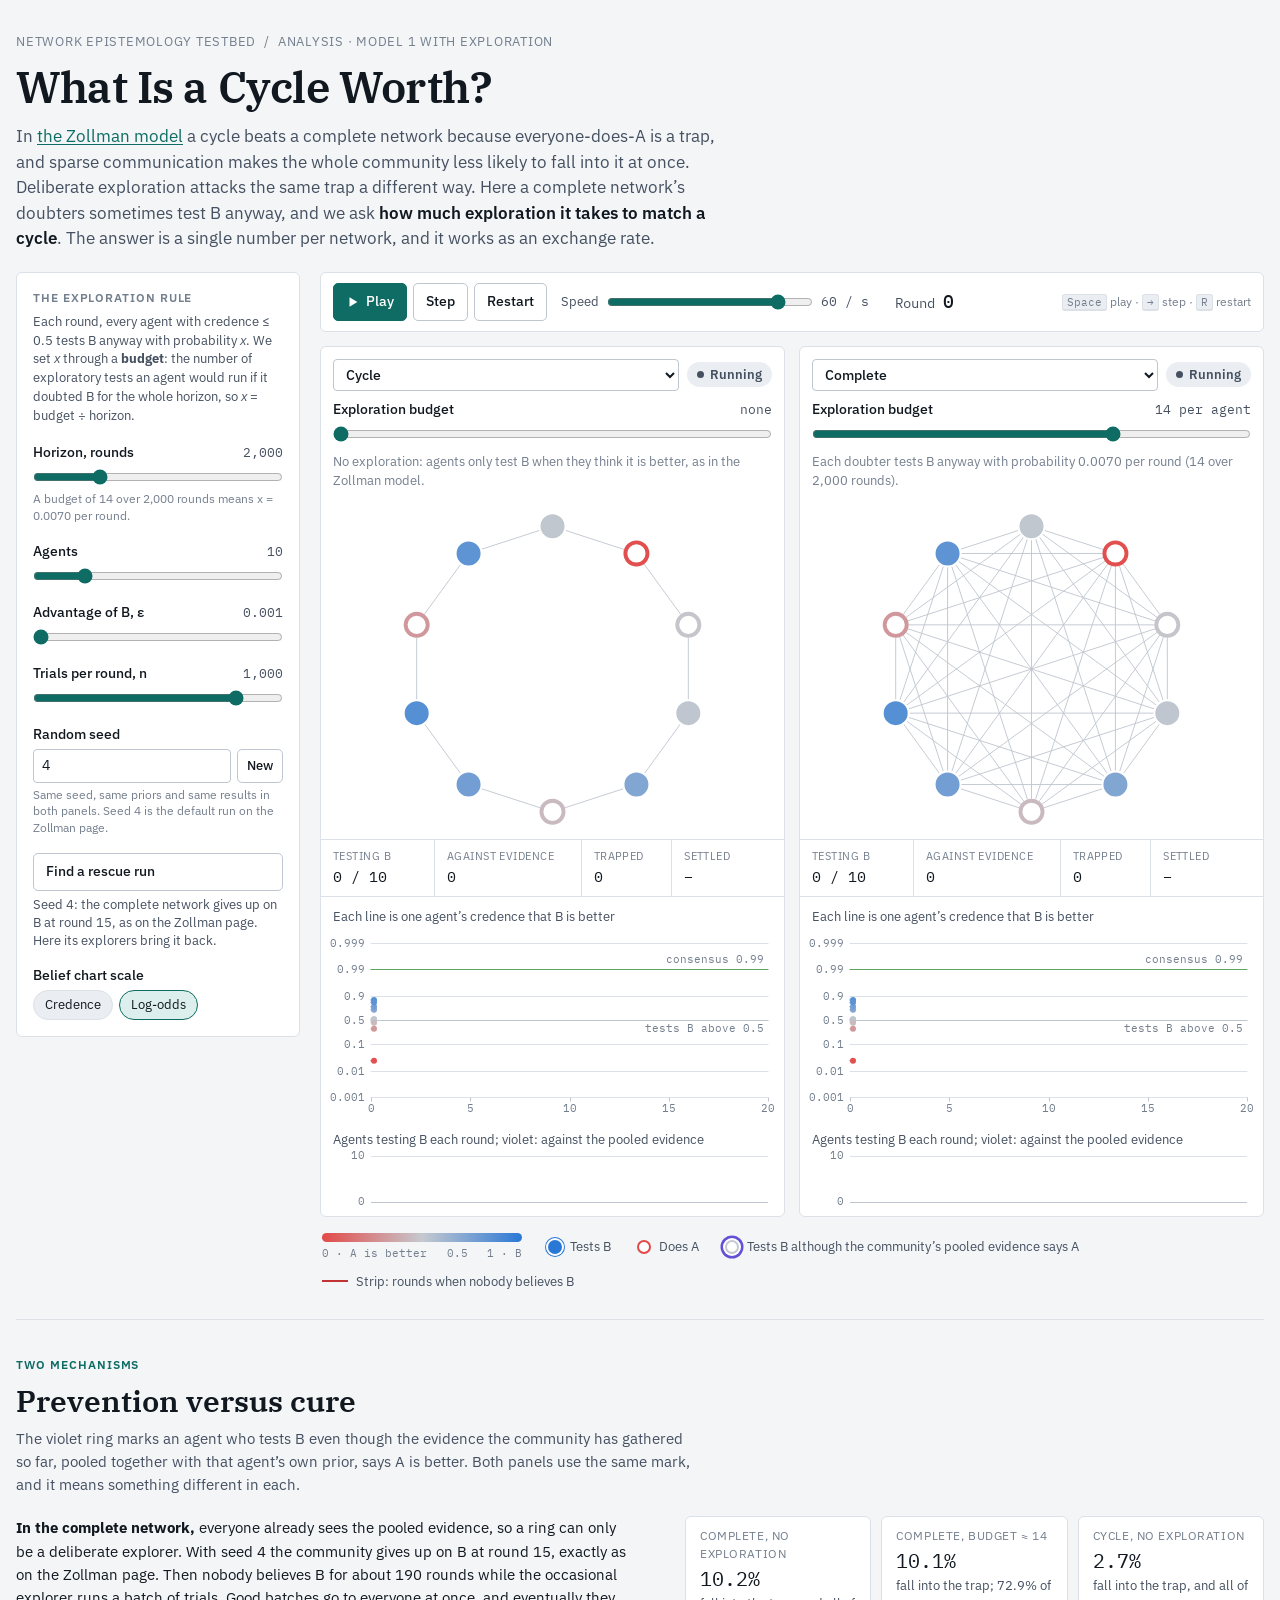
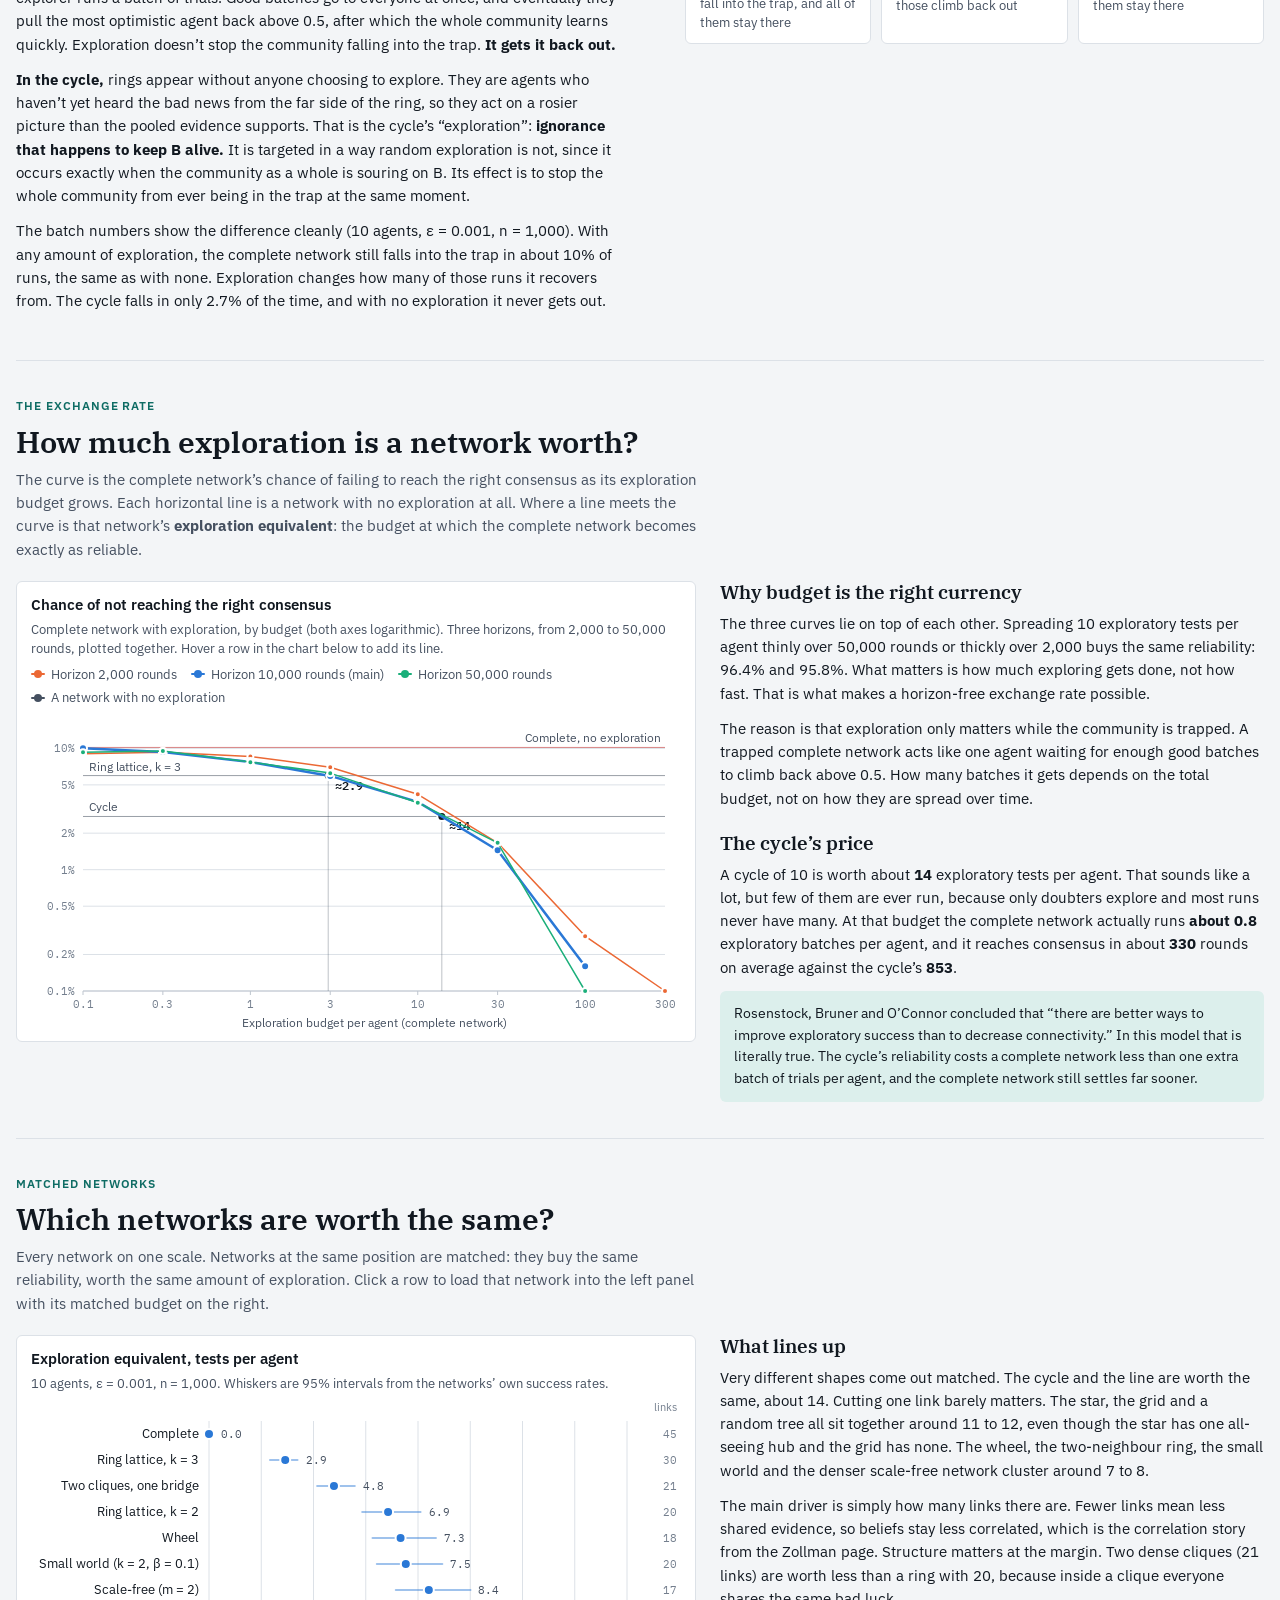
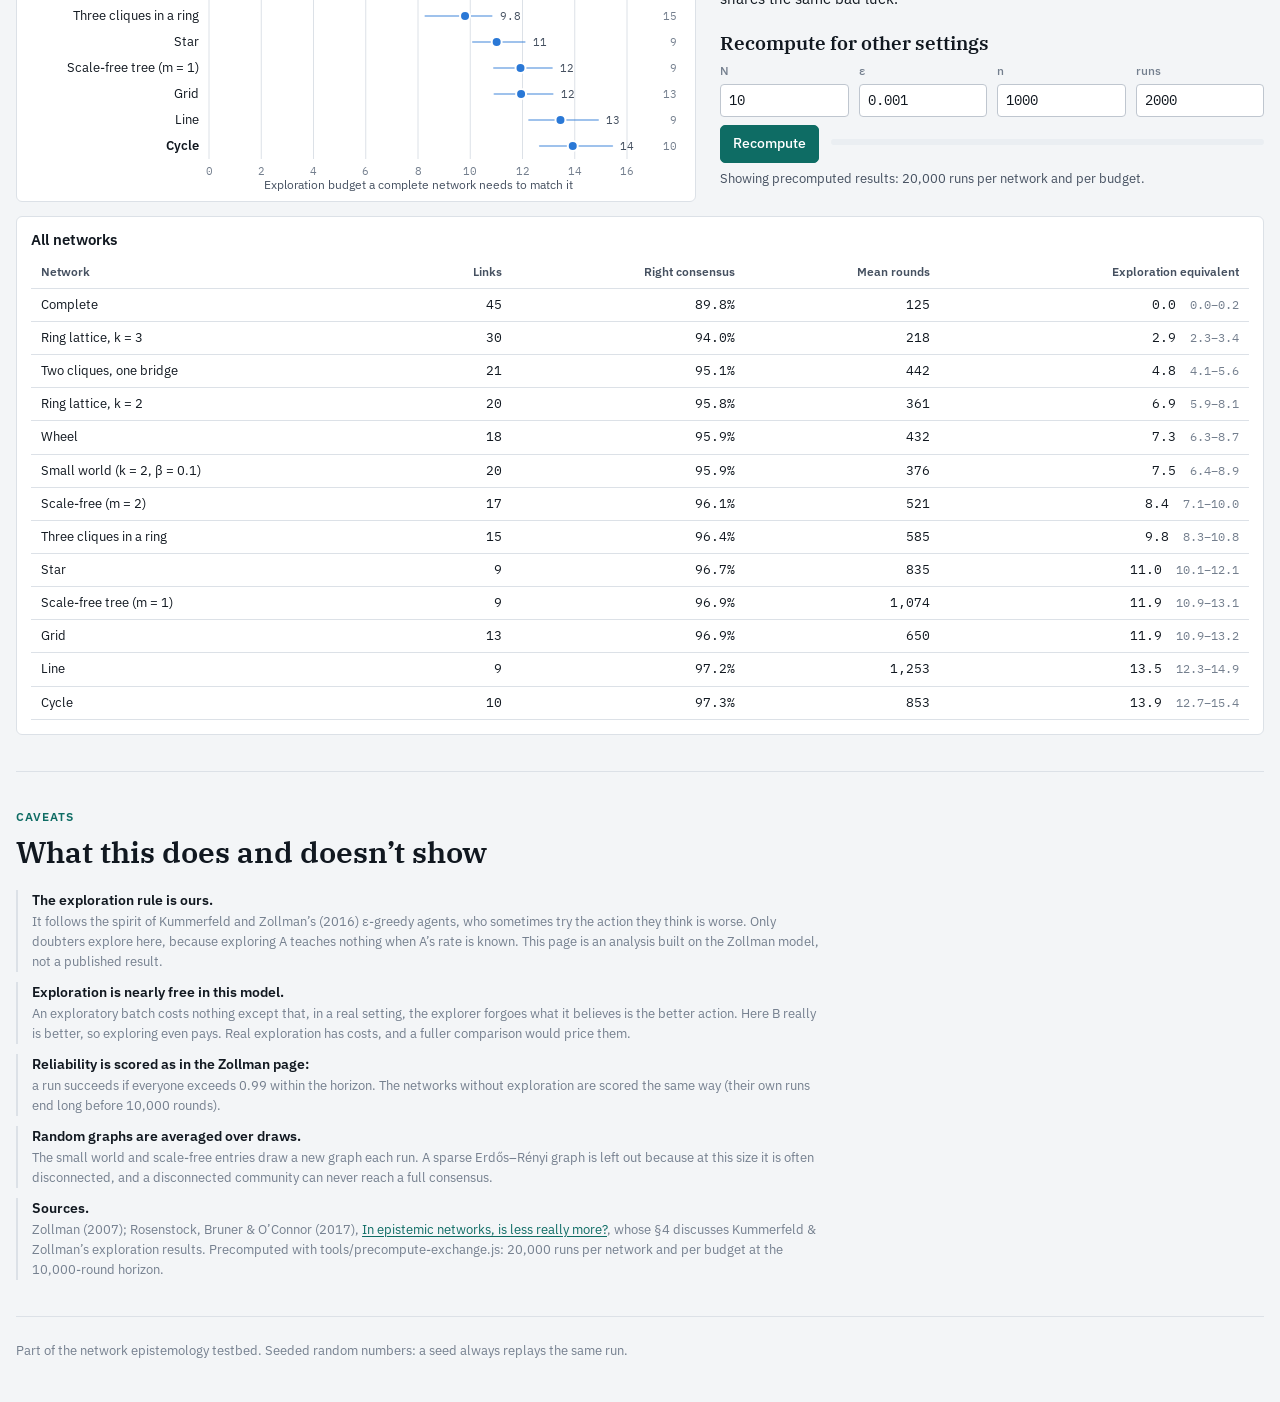
==== exchange.html @ 644a6e2b "Add polarization model and exploration exchange-rate analysis - models/polarization.js: O'Connor & W" ====
<!doctype html>
<html lang="en">
<head>
<meta charset="utf-8">
<meta name="viewport" content="width=device-width, initial-scale=1, viewport-fit=cover">
<title>What Is a Cycle Worth?</title>
<meta name="claude:viewport-fit-sides" content="cover">
<meta name="description" content="Pricing network structure in exploration: how much deliberate exploration a complete network needs to be as reliable as a sparse one in the Zollman model.">
<link rel="preconnect" href="https://fonts.googleapis.com">
<link rel="preconnect" href="https://fonts.gstatic.com" crossorigin>
<link rel="stylesheet" href="https://fonts.googleapis.com/css2?family=IBM+Plex+Mono:wght@400;500&family=IBM+Plex+Sans:ital,wght@0,400;0,500;0,600;1,400&family=IBM+Plex+Serif:wght@500;600&display=swap">
<link rel="stylesheet" href="css/lab.css">
<style>
.xchart svg, .dots svg { display: block; width: 100%; height: auto; overflow: visible; }
.xchart, .dots { position: relative; min-width: 0; }
.two-col { display: grid; grid-template-columns: minmax(0, 1.25fr) minmax(0, 1fr); gap: 24px; align-items: start; }
@media (max-width: 900px) { .two-col { grid-template-columns: minmax(0, 1fr); } }
.dots .row-hit { cursor: pointer; }
.dots .row-hit:hover rect.bg { fill: var(--surface-2); }
.stat-row { display: flex; flex-wrap: wrap; gap: 10px; }
.stat { background: var(--surface); border: 1px solid var(--rule); border-radius: var(--r); padding: 10px 14px; min-width: 150px; flex: 1 1 150px; }
.stat .k { font-size: 11.5px; letter-spacing: 0.05em; text-transform: uppercase; color: var(--muted); }
.stat .v { font-family: var(--mono); font-size: 20px; }
.stat .d { font-size: 12.5px; color: var(--ink-2); }
/* these panels carry an extra strip chart: seven rows, not five */
.panels .panel { grid-row: span 7; }
</style>
</head>
<body>
<div class="wrap">
  <header class="masthead">
    <nav class="crumbs" aria-label="Breadcrumb"><a href="index.html">Network epistemology testbed</a><span aria-hidden="true">/</span><span>Analysis · Model 1 with exploration</span></nav>
    <h1>What Is a Cycle Worth?</h1>
    <p class="lede">In <a href="zollman.html">the Zollman model</a> a cycle beats a complete network because everyone-does-A is a trap, and sparse communication makes the whole community less likely to fall into it at once. Deliberate exploration attacks the same trap a different way. Here a complete network’s doubters sometimes test B anyway, and we ask <strong>how much exploration it takes to match a cycle</strong>. The answer is a single number per network, and it works as an exchange rate.</p>
  </header>

  <section class="lab" aria-label="Simulation">
    <aside class="rail" aria-label="Parameters">
      <div class="field span-all">
        <p class="group-label">The exploration rule</p>
        <p class="note" style="font-size:13px">Each round, every agent with credence ≤ 0.5 tests B anyway with probability <i>x</i>. We set <i>x</i> through a <b>budget</b>: the number of exploratory tests an agent would run if it doubted B for the whole horizon, so <i>x</i> = budget ÷ horizon.</p>
      </div>
      <div class="field">
        <div class="field-top"><label for="in-H">Horizon, rounds</label><output id="out-H" for="in-H">2,000</output></div>
        <input type="range" id="in-H" min="0" max="4" step="1" value="1">
        <span class="hint" id="hint-x"></span>
      </div>
      <div class="field">
        <div class="field-top"><label for="in-N">Agents</label><output id="out-N" for="in-N">10</output></div>
        <input type="range" id="in-N" min="3" max="40" step="1" value="10">
      </div>
      <div class="field">
        <div class="field-top"><label for="in-eps">Advantage of B, ε</label><output id="out-eps" for="in-eps">0.001</output></div>
        <input type="range" id="in-eps" min="0" max="5" step="1" value="0">
      </div>
      <div class="field">
        <div class="field-top"><label for="in-n">Trials per round, n</label><output id="out-n" for="in-n">1,000</output></div>
        <input type="range" id="in-n" min="0" max="6" step="1" value="5">
      </div>
      <div class="field">
        <label for="in-seed">Random seed</label>
        <div style="display:flex; gap:6px">
          <input type="number" id="in-seed" min="0" step="1" value="4">
          <button class="btn small" type="button" id="btn-reseed">New</button>
        </div>
        <span class="hint">Same seed, same priors and same results in both panels. Seed 4 is the default run on the Zollman page.</span>
      </div>
      <div class="field span-all">
        <button class="btn" type="button" id="btn-find">Find a rescue run</button>
        <p class="note" id="find-note" aria-live="polite"></p>
      </div>
      <div class="field">
        <span class="label">Belief chart scale</span>
        <div class="chips" role="group" aria-label="Belief chart scale">
          <button class="chip" type="button" data-scale="credence" aria-pressed="false">Credence</button>
          <button class="chip" type="button" data-scale="logodds" aria-pressed="true">Log-odds</button>
        </div>
      </div>
    </aside>

    <div class="arena">
      <div class="transport" role="toolbar" aria-label="Playback">
        <div class="group">
          <button class="btn primary" type="button" id="btn-play"><svg viewBox="0 0 16 16" aria-hidden="true"><path d="M4 2.5v11l9-5.5z" fill="currentColor"/></svg><span>Play</span></button>
          <button class="btn" type="button" id="btn-step">Step</button>
          <button class="btn" type="button" id="btn-reset">Restart</button>
        </div>
        <div class="speed">
          <label for="in-speed">Speed</label>
          <input type="range" id="in-speed" min="0" max="7" step="1" value="6">
          <output id="out-speed" for="in-speed">60 / s</output>
        </div>
        <div class="round-big">Round <b id="round">0</b></div>
        <span class="kbd-hint"><kbd>Space</kbd> play · <kbd>→</kbd> step · <kbd>R</kbd> restart</span>
      </div>
      <div class="panels" id="panels"></div>
      <div class="legend" aria-label="Legend">
        <div class="item scale">
          <div class="scale-bar"></div>
          <div class="scale-ticks"><span>0 · A is better</span><span>0.5</span><span>1 · B</span></div>
        </div>
        <div class="item"><span class="glyph filled"></span>Tests B</div>
        <div class="item"><span class="glyph hollow"></span>Does A</div>
        <div class="item"><span class="glyph ring"></span>Tests B although the community’s pooled evidence says A</div>
        <div class="item"><span class="edge-key anti" style="border-top-style:solid"></span>Strip: rounds when nobody believes B</div>
      </div>
    </div>
  </section>

  <section class="section" aria-labelledby="mech-h">
    <div class="section-head">
      <span class="eyebrow">Two mechanisms</span>
      <h2 id="mech-h">Prevention versus cure</h2>
      <p>The violet ring marks an agent who tests B even though the evidence the community has gathered so far, pooled together with that agent’s own prior, says A is better. Both panels use the same mark, and it means something different in each.</p>
    </div>
    <div class="model-grid">
      <div class="prose">
        <p><b>In the complete network,</b> everyone already sees the pooled evidence, so a ring can only be a deliberate explorer. With seed 4 the community gives up on B at round 15, exactly as on the Zollman page. Then nobody believes B for about 190 rounds while the occasional explorer runs a batch of trials. Good batches go to everyone at once, and eventually they pull the most optimistic agent back above 0.5, after which the whole community learns quickly. Exploration doesn’t stop the community falling into the trap. <b>It gets it back out.</b></p>
        <p><b>In the cycle,</b> rings appear without anyone choosing to explore. They are agents who haven’t yet heard the bad news from the far side of the ring, so they act on a rosier picture than the pooled evidence supports. That is the cycle’s “exploration”: <b>ignorance that happens to keep B alive.</b> It is targeted in a way random exploration is not, since it occurs exactly when the community as a whole is souring on B. Its effect is to stop the whole community from ever being in the trap at the same moment.</p>
        <p>The batch numbers show the difference cleanly (10 agents, ε = 0.001, n = 1,000). With any amount of exploration, the complete network still falls into the trap in about 10% of runs, the same as with none. Exploration changes how many of those runs it recovers from. The cycle falls in only 2.7% of the time, and with no exploration it never gets out.</p>
      </div>
      <div class="stat-row" id="mech-stats"></div>
    </div>
  </section>

  <section class="section" aria-labelledby="rate-h">
    <div class="section-head">
      <span class="eyebrow">The exchange rate</span>
      <h2 id="rate-h">How much exploration is a network worth?</h2>
      <p>The curve is the complete network’s chance of failing to reach the right consensus as its exploration budget grows. Each horizontal line is a network with no exploration at all. Where a line meets the curve is that network’s <b>exploration equivalent</b>: the budget at which the complete network becomes exactly as reliable.</p>
    </div>
    <div class="two-col">
      <div class="chart-card">
        <h3>Chance of not reaching the right consensus</h3>
        <p class="sub">Complete network with exploration, by budget (both axes logarithmic). Three horizons, from 2,000 to 50,000 rounds, plotted together. Hover a row in the chart below to add its line.</p>
        <div class="chart-legend" id="xlegend"></div>
        <div class="xchart" id="xchart"></div>
      </div>
      <div class="prose">
        <h3>Why budget is the right currency</h3>
        <p>The three curves lie on top of each other. Spreading 10 exploratory tests per agent thinly over 50,000 rounds or thickly over 2,000 buys the same reliability: 96.4% and 95.8%. What matters is how much exploring gets done, not how fast. That is what makes a horizon-free exchange rate possible.</p>
        <p>The reason is that exploration only matters while the community is trapped. A trapped complete network acts like one agent waiting for enough good batches to climb back above 0.5. How many batches it gets depends on the total budget, not on how they are spread over time.</p>
        <h3>The cycle’s price</h3>
        <p>A cycle of 10 is worth about <b id="cycle-equiv">14</b> exploratory tests per agent. That sounds like a lot, but few of them are ever run, because only doubters explore and most runs never have many. At that budget the complete network actually runs <b id="cycle-realized">about 0.6</b> exploratory batches per agent, and it reaches consensus in about <b id="cycle-speed">–</b> rounds on average against the cycle’s <b id="cycle-own-speed">850</b>.</p>
        <div class="callout">Rosenstock, Bruner and O’Connor concluded that “there are better ways to improve exploratory success than to decrease connectivity.” In this model that is literally true. The cycle’s reliability costs a complete network less than one extra batch of trials per agent, and the complete network still settles far sooner.</div>
      </div>
    </div>
  </section>

  <section class="section" aria-labelledby="match-h">
    <div class="section-head">
      <span class="eyebrow">Matched networks</span>
      <h2 id="match-h">Which networks are worth the same?</h2>
      <p>Every network on one scale. Networks at the same position are matched: they buy the same reliability, worth the same amount of exploration. Click a row to load that network into the left panel with its matched budget on the right.</p>
    </div>
    <div class="two-col">
      <div class="chart-card">
        <h3>Exploration equivalent, tests per agent</h3>
        <p class="sub" id="dots-sub">10 agents, ε = 0.001, n = 1,000. Whiskers are 95% intervals from the networks’ own success rates.</p>
        <div class="dots" id="dots"></div>
      </div>
      <div class="prose">
        <h3>What lines up</h3>
        <p>Very different shapes come out matched. The cycle and the line are worth the same, about 14. Cutting one link barely matters. The star, the grid and a random tree all sit together around 11 to 12, even though the star has one all-seeing hub and the grid has none. The wheel, the two-neighbour ring, the small world and the denser scale-free network cluster around 7 to 8.</p>
        <p>The main driver is simply how many links there are. Fewer links mean less shared evidence, so beliefs stay less correlated, which is the correlation story from the Zollman page. Structure matters at the margin. Two dense cliques (21 links) are worth less than a ring with 20, because inside a clique everyone shares the same bad luck.</p>
        <h3>Recompute for other settings</h3>
        <div class="pair" style="grid-template-columns: repeat(4, minmax(0,1fr))">
          <div class="field"><label class="hint" for="rc-N">N</label><input type="number" id="rc-N" min="3" max="40" value="10"></div>
          <div class="field"><label class="hint" for="rc-eps">ε</label><input type="number" id="rc-eps" min="0.0005" max="0.2" step="0.001" value="0.001"></div>
          <div class="field"><label class="hint" for="rc-n">n</label><input type="number" id="rc-n" min="1" max="10000" value="1000"></div>
          <div class="field"><label class="hint" for="rc-runs">runs</label><input type="number" id="rc-runs" min="100" max="50000" step="100" value="2000"></div>
        </div>
        <div class="run-row" style="margin-top:8px">
          <button class="btn primary" type="button" id="rc-run">Recompute</button>
          <div class="progress">
            <div class="progress-track"><div class="progress-fill" id="rc-fill"></div></div>
            <span class="progress-text" id="rc-progress" aria-live="polite"></span>
          </div>
        </div>
        <p class="note" id="rc-source" style="margin-top:6px"></p>
      </div>
    </div>
    <div class="effect-strip">
      <h3 style="font-family:var(--body); font-size:15px">All networks</h3>
      <div class="table-scroll"><table class="results" id="xtable"></table></div>
    </div>
  </section>

  <section class="section" aria-labelledby="caveat-h">
    <div class="section-head">
      <span class="eyebrow">Caveats</span>
      <h2 id="caveat-h">What this does and doesn’t show</h2>
    </div>
    <ul class="refs">
      <li><b>The exploration rule is ours.</b> <span class="why">It follows the spirit of Kummerfeld and Zollman’s (2016) ε-greedy agents, who sometimes try the action they think is worse. Only doubters explore here, because exploring A teaches nothing when A’s rate is known. This page is an analysis built on the Zollman model, not a published result.</span></li>
      <li><b>Exploration is nearly free in this model.</b> <span class="why">An exploratory batch costs nothing except that, in a real setting, the explorer forgoes what it believes is the better action. Here B really is better, so exploring even pays. Real exploration has costs, and a fuller comparison would price them.</span></li>
      <li><b>Reliability is scored as in the Zollman page:</b> <span class="why">a run succeeds if everyone exceeds 0.99 within the horizon. The networks without exploration are scored the same way (their own runs end long before 10,000 rounds).</span></li>
      <li><b>Random graphs are averaged over draws.</b> <span class="why">The small world and scale-free entries draw a new graph each run. A sparse Erdős–Rényi graph is left out because at this size it is often disconnected, and a disconnected community can never reach a full consensus.</span></li>
      <li><b>Sources.</b> <span class="why">Zollman (2007); Rosenstock, Bruner &amp; O’Connor (2017), <a href="https://philsci-archive.pitt.edu/11900/">In epistemic networks, is less really more?</a>, whose §4 discusses Kummerfeld &amp; Zollman’s exploration results. Precomputed with tools/precompute-exchange.js: 20,000 runs per network and per budget at the 10,000-round horizon.</span></li>
    </ul>
  </section>

  <footer>Part of the network epistemology testbed. Seeded random numbers: a seed always replays the same run.</footer>
</div>

<script src="lib/rng.js"></script>
<script src="lib/networks.js"></script>
<script src="models/zollman.js"></script>
<script src="lib/charts.js"></script>
<script src="lib/views.js"></script>
<script src="data/exchange-presets.js"></script>
<script src="app/exchange-app.js"></script>
</body>
</html>
---- css/lab.css ----
/* Shared styles for the testbed's model pages. */
/* Layout: an instrument bench. A parameter rail on the left drives two coupled
   network views side by side; the model explanation and the Monte Carlo
   experiment sit below as a lab notebook. */
:root {
  --bg: #f3f5f7;
  --surface: #ffffff;
  --surface-2: #eaeef2;
  --ink: #111820;
  --ink-2: #455060;
  --muted: #747f8e;
  --rule: #dce1e7;
  --axis: #bfc6cf;
  --accent: #0e6c64;
  --accent-ink: #ffffff;
  --accent-soft: #dcefec;
  --focus: #0e6c64;

  /* credence that B is better: red = leans A, grey = undecided, blue = leans B */
  --cred-a: #e34948;
  --cred-mid: #c5c9cf;
  --cred-b: #2a78d6;
  /* highlight ring for explorers */
  --mark: #6250d6;

  --good: #0a7d0a;
  --good-soft: #e1f3e1;
  --bad: #c23434;
  --bad-soft: #fbe4e4;
  --warn: #9a6400;
  --warn-soft: #fbefd6;

  /* experiment series, fixed per network type */
  --s1: #2a78d6; --s2: #eb6834; --s3: #1baf7a; --s4: #eda100;
  --s5: #e87ba4; --s6: #008300; --s7: #6250d6; --s8: #e34948;

  --display: "IBM Plex Serif", Georgia, "Times New Roman", serif;
  --body: "IBM Plex Sans", system-ui, -apple-system, "Segoe UI", sans-serif;
  --mono: "IBM Plex Mono", ui-monospace, "SFMono-Regular", Menlo, Consolas, monospace;

  --r: 6px;
}
@media (prefers-color-scheme: dark) {
  :root:not([data-theme="light"]) {
    --bg: #0d1115; --surface: #151a20; --surface-2: #1d242c; --ink: #e8ecf1; --ink-2: #b1bac6;
    --muted: #7d8796; --rule: #27303a; --axis: #3b4550; --accent: #45b8aa; --accent-ink: #062320;
    --accent-soft: #13302d; --focus: #45b8aa;
    --cred-a: #e66767; --cred-mid: #4c535c; --cred-b: #3987e5; --mark: #a397f0;
    --good: #2fbf2f; --good-soft: #14301a; --bad: #ef6b6b; --bad-soft: #3a1a1c; --warn: #e3a52a; --warn-soft: #3a2c12;
    --s1: #3987e5; --s2: #d95926; --s3: #199e70; --s4: #c98500;
    --s5: #d55181; --s6: #008300; --s7: #9085e9; --s8: #e66767;
    color-scheme: dark;
  }
}
:root[data-theme="dark"] {
  --bg: #0d1115; --surface: #151a20; --surface-2: #1d242c; --ink: #e8ecf1; --ink-2: #b1bac6;
  --muted: #7d8796; --rule: #27303a; --axis: #3b4550; --accent: #45b8aa; --accent-ink: #062320;
  --accent-soft: #13302d; --focus: #45b8aa;
  --cred-a: #e66767; --cred-mid: #4c535c; --cred-b: #3987e5; --mark: #a397f0;
  --good: #2fbf2f; --good-soft: #14301a; --bad: #ef6b6b; --bad-soft: #3a1a1c; --warn: #e3a52a; --warn-soft: #3a2c12;
  --s1: #3987e5; --s2: #d95926; --s3: #199e70; --s4: #c98500;
  --s5: #d55181; --s6: #008300; --s7: #9085e9; --s8: #e66767;
  color-scheme: dark;
}

* { box-sizing: border-box; }
[hidden] { display: none !important; }
body {
  background: var(--bg);
  color: var(--ink);
  font-family: var(--body);
  font-size: 15px;
  line-height: 1.55;
  margin: 0;
}
.wrap {
  max-width: 1280px;
  margin: 0 auto;
  padding-left: max(16px, env(safe-area-inset-left, 0px));
  padding-right: max(16px, env(safe-area-inset-right, 0px));
}
a { color: var(--accent); text-underline-offset: 2px; }
a:hover { text-decoration-thickness: 2px; }
:focus-visible { outline: 2px solid var(--focus); outline-offset: 2px; border-radius: 3px; }
h1, h2, h3 { font-family: var(--display); font-weight: 600; text-wrap: balance; margin: 0; line-height: 1.2; }
.num, output, .mono { font-family: var(--mono); font-variant-numeric: tabular-nums; }

/* ---------------------------------------------------------------- masthead */
.masthead { padding-block: 32px 20px; display: grid; gap: 10px; }
.crumbs { font-size: 12.5px; letter-spacing: 0.06em; text-transform: uppercase; color: var(--muted); display: flex; gap: 8px; flex-wrap: wrap; }
.crumbs a { color: var(--muted); text-decoration: none; }
.crumbs a:hover { color: var(--accent); }
.masthead h1 { font-size: clamp(30px, 4.4vw, 44px); letter-spacing: -0.01em; }
.lede { max-width: 72ch; color: var(--ink-2); font-size: 16.5px; margin: 0; }
.lede strong { color: var(--ink); font-weight: 600; }

/* --------------------------------------------------------------------- lab */
.lab { display: grid; grid-template-columns: 284px minmax(0, 1fr); gap: 20px; align-items: start; padding-bottom: 28px; }
@media (max-width: 960px) { .lab { grid-template-columns: minmax(0, 1fr); } }

.rail {
  background: var(--surface);
  border: 1px solid var(--rule);
  border-radius: var(--r);
  padding: 16px;
  display: grid;
  gap: 16px;
  position: sticky;
  top: calc(env(safe-area-inset-top, 0px) + 12px);
}
@media (max-width: 960px) {
  .rail { position: static; grid-template-columns: repeat(auto-fit, minmax(220px, 1fr)); }
  .rail .span-all { grid-column: 1 / -1; }
}
.group-label { font-size: 11.5px; letter-spacing: 0.08em; text-transform: uppercase; color: var(--muted); font-weight: 600; margin: 0 0 2px; }
.field { display: grid; gap: 4px; min-width: 0; }
.field-top { display: flex; justify-content: space-between; align-items: baseline; gap: 8px; }
.field label, .field .label { font-size: 13.5px; font-weight: 500; color: var(--ink); }
.field output { font-size: 13px; color: var(--ink-2); }
.field .hint { font-size: 12px; color: var(--muted); line-height: 1.4; }
.pair { display: grid; grid-template-columns: 1fr 1fr; gap: 10px; }

input[type="range"] { width: 100%; accent-color: var(--accent); margin: 2px 0; }
input[type="number"], input[type="text"], select {
  font: inherit;
  font-size: 14px;
  color: var(--ink);
  background: var(--surface);
  border: 1px solid var(--axis);
  border-radius: 4px;
  padding: 5px 8px;
  min-width: 0;
  width: 100%;
}
input[type="number"], input[type="text"].mono { font-family: var(--mono); }
select { cursor: pointer; }

.btn {
  font: inherit;
  font-size: 14px;
  font-weight: 500;
  border-radius: 5px;
  border: 1px solid var(--axis);
  background: var(--surface);
  color: var(--ink);
  padding: 7px 12px;
  cursor: pointer;
  display: inline-flex;
  align-items: center;
  gap: 6px;
  white-space: nowrap;
  transition: background-color 0.12s, border-color 0.12s;
}
.btn:hover { background: var(--surface-2); }
.btn:disabled { opacity: 0.5; cursor: not-allowed; }
.btn.primary { background: var(--accent); border-color: var(--accent); color: var(--accent-ink); }
.btn.primary:hover { filter: brightness(1.08); }
.btn.small { font-size: 13px; padding: 4px 9px; }
.btn svg { width: 14px; height: 14px; flex: none; }
.chips { display: flex; flex-wrap: wrap; gap: 6px; }
.chip {
  font: inherit; font-size: 13px; border: 1px solid var(--rule); background: var(--surface-2); color: var(--ink);
  border-radius: 999px; padding: 4px 11px; cursor: pointer; text-align: left;
}
.chip:hover { border-color: var(--accent); }
.chip[aria-pressed="true"] { background: var(--accent-soft); border-color: var(--accent); }
.note { font-size: 12.5px; color: var(--ink-2); min-height: 1.4em; margin: 0; line-height: 1.45; }

/* transport bar */
.arena { display: grid; gap: 14px; min-width: 0; }
.transport {
  display: flex; flex-wrap: wrap; align-items: center; gap: 10px 14px;
  background: var(--surface); border: 1px solid var(--rule); border-radius: var(--r); padding: 10px 12px;
}
.transport .group { display: flex; gap: 6px; align-items: center; flex-wrap: wrap; }
.round-big { font-family: var(--mono); font-size: 14px; color: var(--ink-2); }
.round-big b { color: var(--ink); font-weight: 500; font-size: 18px; }
.speed { display: flex; align-items: center; gap: 8px; min-width: 200px; flex: 1 1 200px; max-width: 320px; }
.speed label { font-size: 13px; color: var(--ink-2); white-space: nowrap; }
.speed output { font-size: 12.5px; min-width: 7.5ch; color: var(--ink-2); }
.kbd-hint { font-size: 12px; color: var(--muted); margin-left: auto; }
.kbd-hint kbd { font-family: var(--mono); font-size: 11px; border: 1px solid var(--rule); border-bottom-width: 2px; border-radius: 3px; padding: 0 4px; background: var(--surface-2); }
@media (max-width: 700px) { .kbd-hint { display: none; } }

/* twin panels */
.panels { display: grid; grid-template-columns: repeat(2, minmax(0, 1fr)); gap: 14px; }
@media (max-width: 760px) { .panels { grid-template-columns: minmax(0, 1fr); } }
.panel { background: var(--surface); border: 1px solid var(--rule); border-radius: var(--r); display: grid; min-width: 0; grid-row: span 5; grid-template-rows: subgrid; row-gap: 0; }
.panel-head { align-self: start; }
.panel-head { display: grid; gap: 8px; padding: 12px 12px 4px; }
.panel-head .row { display: flex; gap: 8px; align-items: center; justify-content: space-between; flex-wrap: wrap; }
.panel-head select { width: auto; flex: 1 1 160px; font-weight: 500; }
.net-params { display: flex; flex-wrap: wrap; gap: 4px 14px; }
.net-params .field { flex: 1 1 140px; }
.net-blurb { font-size: 12.5px; color: var(--muted); margin: 0; }

.pill {
  display: inline-flex; align-items: center; gap: 6px; font-size: 12.5px; font-weight: 600;
  padding: 3px 10px; border-radius: 999px; background: var(--surface-2); color: var(--ink-2); white-space: nowrap;
}
.pill .dot { width: 7px; height: 7px; border-radius: 50%; background: currentColor; }
.pill.correct { background: var(--good-soft); color: var(--good); }
.pill.incorrect { background: var(--bad-soft); color: var(--bad); }
.pill.timeout { background: var(--warn-soft); color: var(--warn); }
.pill.running .dot { animation: blink 1.2s ease-in-out infinite; }
@keyframes blink { 50% { opacity: 0.25; } }
@media (prefers-reduced-motion: reduce) { .pill.running .dot { animation: none; } }

.net-wrap { position: relative; height: clamp(250px, 27vw, 340px); max-width: 100%; margin: 4px 8px 0; }
.net-wrap canvas { position: absolute; inset: 0; width: 100%; height: 100%; display: block; cursor: crosshair; }
.readout { display: grid; grid-template-columns: minmax(0, 1fr) minmax(0, 1.3fr) minmax(0, 0.8fr) minmax(0, 1fr); gap: 0; margin: 0; border-top: 1px solid var(--rule); border-bottom: 1px solid var(--rule); }
.readout div { padding: 8px 12px; min-width: 0; }
.readout div + div { border-left: 1px solid var(--rule); }
.readout dt { font-size: 11px; letter-spacing: 0.04em; text-transform: uppercase; color: var(--muted); white-space: nowrap; overflow: hidden; text-overflow: ellipsis; }
.readout dd { margin: 0; font-family: var(--mono); font-size: 15px; font-variant-numeric: tabular-nums; white-space: nowrap; overflow: hidden; text-overflow: ellipsis; }
@media (max-width: 420px) {
  .readout { grid-template-columns: repeat(2, minmax(0, 1fr)); }
  .readout div:nth-child(3) { border-left: 0; }
  .readout div:nth-child(n+3) { border-top: 1px solid var(--rule); }
}
.traj-wrap { position: relative; height: 190px; margin: 6px 4px 8px; }
.traj-wrap canvas { position: absolute; inset: 0; width: 100%; height: 100%; display: block; cursor: crosshair; }
.traj-title { display: flex; justify-content: space-between; align-items: baseline; padding: 10px 12px 0; gap: 8px; flex-wrap: wrap; }
.traj-title span { font-size: 12.5px; color: var(--ink-2); }

.tooltip {
  position: absolute; pointer-events: none; z-index: 5; background: var(--surface); color: var(--ink);
  border: 1px solid var(--axis); border-radius: 5px; padding: 6px 9px; font-size: 12.5px; line-height: 1.4;
  box-shadow: 0 4px 14px rgba(0,0,0,0.12); white-space: nowrap; max-width: 260px;
}
.tooltip .t-head { font-weight: 600; }
.tooltip .t-row { display: flex; gap: 10px; justify-content: space-between; }
.tooltip .t-row span:last-child { font-family: var(--mono); font-variant-numeric: tabular-nums; }
.tooltip .sw { display: inline-block; width: 9px; height: 9px; border-radius: 50%; margin-right: 6px; vertical-align: 0; }

/* legend */
.legend { display: flex; flex-wrap: wrap; gap: 10px 26px; align-items: center; font-size: 12.5px; color: var(--ink-2); padding: 2px 2px 0; }
.legend .item { display: flex; align-items: center; gap: 8px; }
.legend .item.scale { display: grid; gap: 3px; }
.scale-bar { width: 200px; max-width: 46vw; height: 9px; border-radius: 5px; background: linear-gradient(90deg, var(--cred-a), var(--cred-mid), var(--cred-b)); }
.scale-ticks { display: flex; justify-content: space-between; font-family: var(--mono); font-size: 11px; color: var(--muted); width: 200px; max-width: 46vw; }
.glyph { width: 14px; height: 14px; border-radius: 50%; flex: none; }
.glyph.filled { background: var(--cred-b); box-shadow: 0 0 0 2px var(--surface), 0 0 0 3px var(--cred-b); }
.glyph.hollow { border: 2.5px solid var(--cred-a); background: var(--surface); }
.glyph.spark { width: 6px; height: 6px; background: var(--cred-b); box-shadow: -9px 0 0 -1px var(--cred-b), -16px 0 0 -2px var(--cred-b); margin-left: 16px; }

/* ------------------------------------------------------------------ prose */
.section { padding-block: 36px; border-top: 1px solid var(--rule); }
.section-head { display: grid; gap: 8px; margin-bottom: 20px; max-width: 76ch; }
.section-head h2 { font-size: clamp(24px, 3vw, 30px); }
.section-head p { margin: 0; color: var(--ink-2); }
.eyebrow { font-size: 12px; letter-spacing: 0.08em; text-transform: uppercase; color: var(--accent); font-weight: 600; }

.model-grid { display: grid; grid-template-columns: minmax(0, 1.1fr) minmax(0, 1fr); gap: 32px; align-items: start; }
@media (max-width: 900px) { .model-grid { grid-template-columns: minmax(0, 1fr); } }
.prose { max-width: 68ch; }
.prose p { margin: 0 0 12px; }
.prose h3 { font-size: 19px; margin: 22px 0 8px; }
.prose h3:first-child { margin-top: 0; }
.steps { list-style: none; counter-reset: s; padding: 0; margin: 0 0 16px; display: grid; gap: 12px; }
.steps li { counter-increment: s; display: grid; grid-template-columns: 30px minmax(0, 1fr); gap: 10px; }
.steps li::before {
  content: counter(s); font-family: var(--mono); font-size: 13px; color: var(--accent); border: 1px solid var(--accent);
  border-radius: 50%; width: 24px; height: 24px; display: grid; place-items: center; margin-top: 1px;
}
.steps b { font-weight: 600; }
.formula {
  font-family: var(--mono); font-size: 14px; background: var(--surface); border: 1px solid var(--rule); border-radius: var(--r);
  padding: 12px 14px; overflow-x: auto; white-space: nowrap; margin: 0 0 12px;
}
.formula .k { color: var(--accent); }
.aside-card { background: var(--surface); border: 1px solid var(--rule); border-radius: var(--r); padding: 18px; display: grid; gap: 10px; }
.aside-card h3 { font-size: 17px; }
.aside-card p, .aside-card li { font-size: 14px; color: var(--ink-2); margin: 0; }
.aside-card ul { margin: 0; padding-left: 18px; display: grid; gap: 6px; }
.param-table { width: 100%; border-collapse: collapse; font-size: 13.5px; }
.param-table td { padding: 6px 0; border-top: 1px solid var(--rule); vertical-align: top; }
.param-table td:first-child { font-family: var(--mono); color: var(--accent); width: 56px; }

/* ------------------------------------------------------------ experiments */
.exp-controls { display: grid; grid-template-columns: repeat(auto-fit, minmax(240px, 1fr)); gap: 16px; background: var(--surface); border: 1px solid var(--rule); border-radius: var(--r); padding: 16px; }
.exp-controls .span-all { grid-column: 1 / -1; }
.net-checks { display: flex; flex-wrap: wrap; gap: 6px; }
.net-check { display: inline-flex; align-items: center; gap: 7px; font-size: 13.5px; border: 1px solid var(--rule); border-radius: 999px; padding: 4px 11px 4px 8px; cursor: pointer; background: var(--surface-2); user-select: none; }
.net-check input { margin: 0; accent-color: var(--accent); }
.net-check .sw { width: 10px; height: 10px; border-radius: 50%; }
.run-row { display: flex; gap: 12px; align-items: center; flex-wrap: wrap; }
.progress { flex: 1 1 200px; display: grid; gap: 4px; min-width: 0; }
.progress-track { height: 6px; background: var(--surface-2); border-radius: 3px; overflow: hidden; }
.progress-fill { height: 100%; width: 0; background: var(--accent); transition: width 0.15s; }
.progress-text { font-size: 12.5px; color: var(--ink-2); }
.source-tag { font-size: 12px; color: var(--muted); }

.exp-out { display: grid; grid-template-columns: repeat(2, minmax(0, 1fr)); gap: 14px; margin-top: 14px; }
@media (max-width: 860px) { .exp-out { grid-template-columns: minmax(0, 1fr); } }
.chart-card { background: var(--surface); border: 1px solid var(--rule); border-radius: var(--r); padding: 14px 14px 8px; min-width: 0; display: grid; gap: 6px; }
.chart-card h3 { font-family: var(--body); font-size: 15px; font-weight: 600; }
.chart-card .sub { font-size: 12.5px; color: var(--ink-2); margin: 0; }
.chart-legend { display: flex; flex-wrap: wrap; gap: 4px 14px; font-size: 12.5px; color: var(--ink-2); }
.chart-legend span { display: inline-flex; align-items: center; gap: 6px; }
.chart-legend i { width: 14px; height: 2px; border-radius: 1px; display: inline-block; position: relative; }
.chart-legend i::after { content: ""; position: absolute; left: 3px; top: -3px; width: 8px; height: 8px; border-radius: 50%; background: inherit; }
.chart-box { position: relative; min-width: 0; }
.chart-box svg { display: block; width: 100%; height: auto; overflow: visible; }

.effect-strip { margin-top: 14px; background: var(--surface); border: 1px solid var(--rule); border-radius: var(--r); padding: 14px; display: grid; gap: 8px; }
.table-scroll { overflow-x: auto; }
table.results { border-collapse: collapse; font-size: 13px; width: 100%; min-width: 520px; }
table.results th, table.results td { padding: 6px 10px; text-align: right; border-bottom: 1px solid var(--rule); white-space: nowrap; }
table.results th { font-weight: 600; font-size: 12px; color: var(--ink-2); vertical-align: bottom; }
table.results th:first-child, table.results td:first-child { text-align: left; }
table.results td { font-family: var(--mono); font-variant-numeric: tabular-nums; }
table.results td:first-child { font-family: var(--body); }
table.results td .r { color: var(--muted); font-size: 11.5px; margin-left: 6px; }
table.results td.pos { color: var(--good); }
table.results td.neg { color: var(--bad); }
.th-sw { display: inline-block; width: 8px; height: 8px; border-radius: 50%; margin-right: 5px; }

.refs { display: grid; gap: 10px; padding: 0; margin: 0; list-style: none; max-width: 90ch; }
.refs li { font-size: 14px; color: var(--ink-2); padding-left: 14px; border-left: 2px solid var(--rule); }
.refs li b { color: var(--ink); font-weight: 600; }
.refs .why { display: block; font-size: 13px; color: var(--muted); }
footer { padding-block: 24px 40px; color: var(--muted); font-size: 13px; border-top: 1px solid var(--rule); }

/* ---------------------------------------------------------- shared extras */
.strip-wrap { position: relative; height: 58px; margin: 0 4px 8px; }
.strip-wrap canvas { position: absolute; inset: 0; width: 100%; height: 100%; display: block; }
.strip-title { display: flex; justify-content: space-between; gap: 8px; padding: 0 12px; font-size: 12.5px; color: var(--ink-2); flex-wrap: wrap; }
.glyph.ring { background: var(--surface); border: 2px solid var(--cred-mid); box-shadow: 0 0 0 2px var(--surface), 0 0 0 4.5px var(--mark); }
.edge-key { display: inline-block; width: 26px; height: 0; border-top: 2px solid var(--axis); vertical-align: middle; }
.edge-key.faint { border-top-width: 1px; opacity: 0.45; }
.edge-key.dotted { border-top: 1.5px dotted var(--axis); opacity: 0.7; }
.edge-key.anti { border-top: 2px dashed var(--bad); }
.callout { background: var(--accent-soft); border-radius: var(--r); padding: 12px 14px; font-size: 14px; color: var(--ink); max-width: 76ch; }
.callout b { font-weight: 600; }
.seg { display: inline-flex; border: 1px solid var(--axis); border-radius: 5px; overflow: hidden; }
.seg button { font: inherit; font-size: 13px; border: 0; background: var(--surface); color: var(--ink); padding: 4px 10px; cursor: pointer; }
.seg button + button { border-left: 1px solid var(--axis); }
.seg button[aria-pressed="true"] { background: var(--accent-soft); font-weight: 600; }
.panel-controls { display: flex; flex-wrap: wrap; gap: 6px 16px; align-items: end; }
.panel-controls .field { flex: 1 1 150px; }
.mini-table { border-collapse: collapse; font-size: 13px; width: 100%; }
.mini-table td, .mini-table th { padding: 5px 8px; border-bottom: 1px solid var(--rule); text-align: right; white-space: nowrap; }
.mini-table th { font-size: 12px; color: var(--ink-2); font-weight: 600; }
.mini-table td:first-child, .mini-table th:first-child { text-align: left; }
.mini-table td { font-family: var(--mono); font-variant-numeric: tabular-nums; }
.mini-table td:first-child { font-family: var(--body); }
.mini-table tr.hl td { background: var(--accent-soft); }
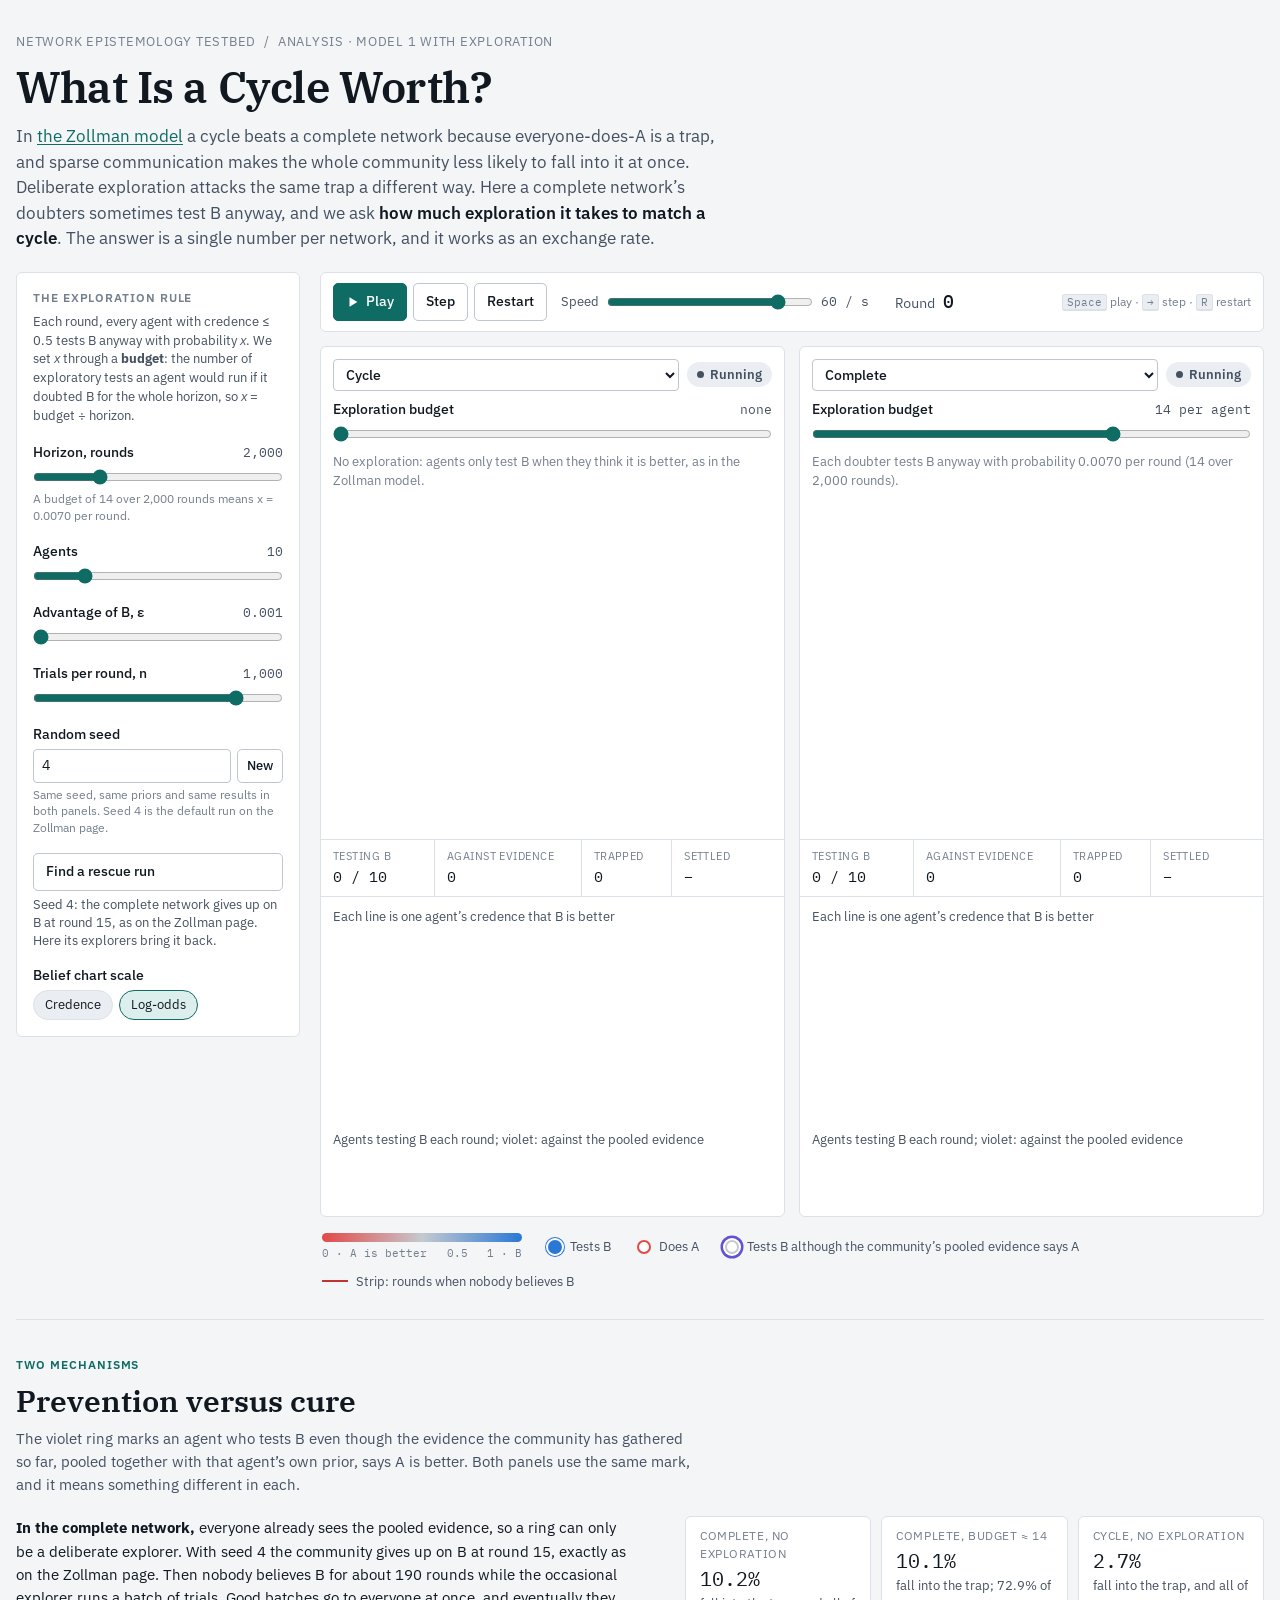
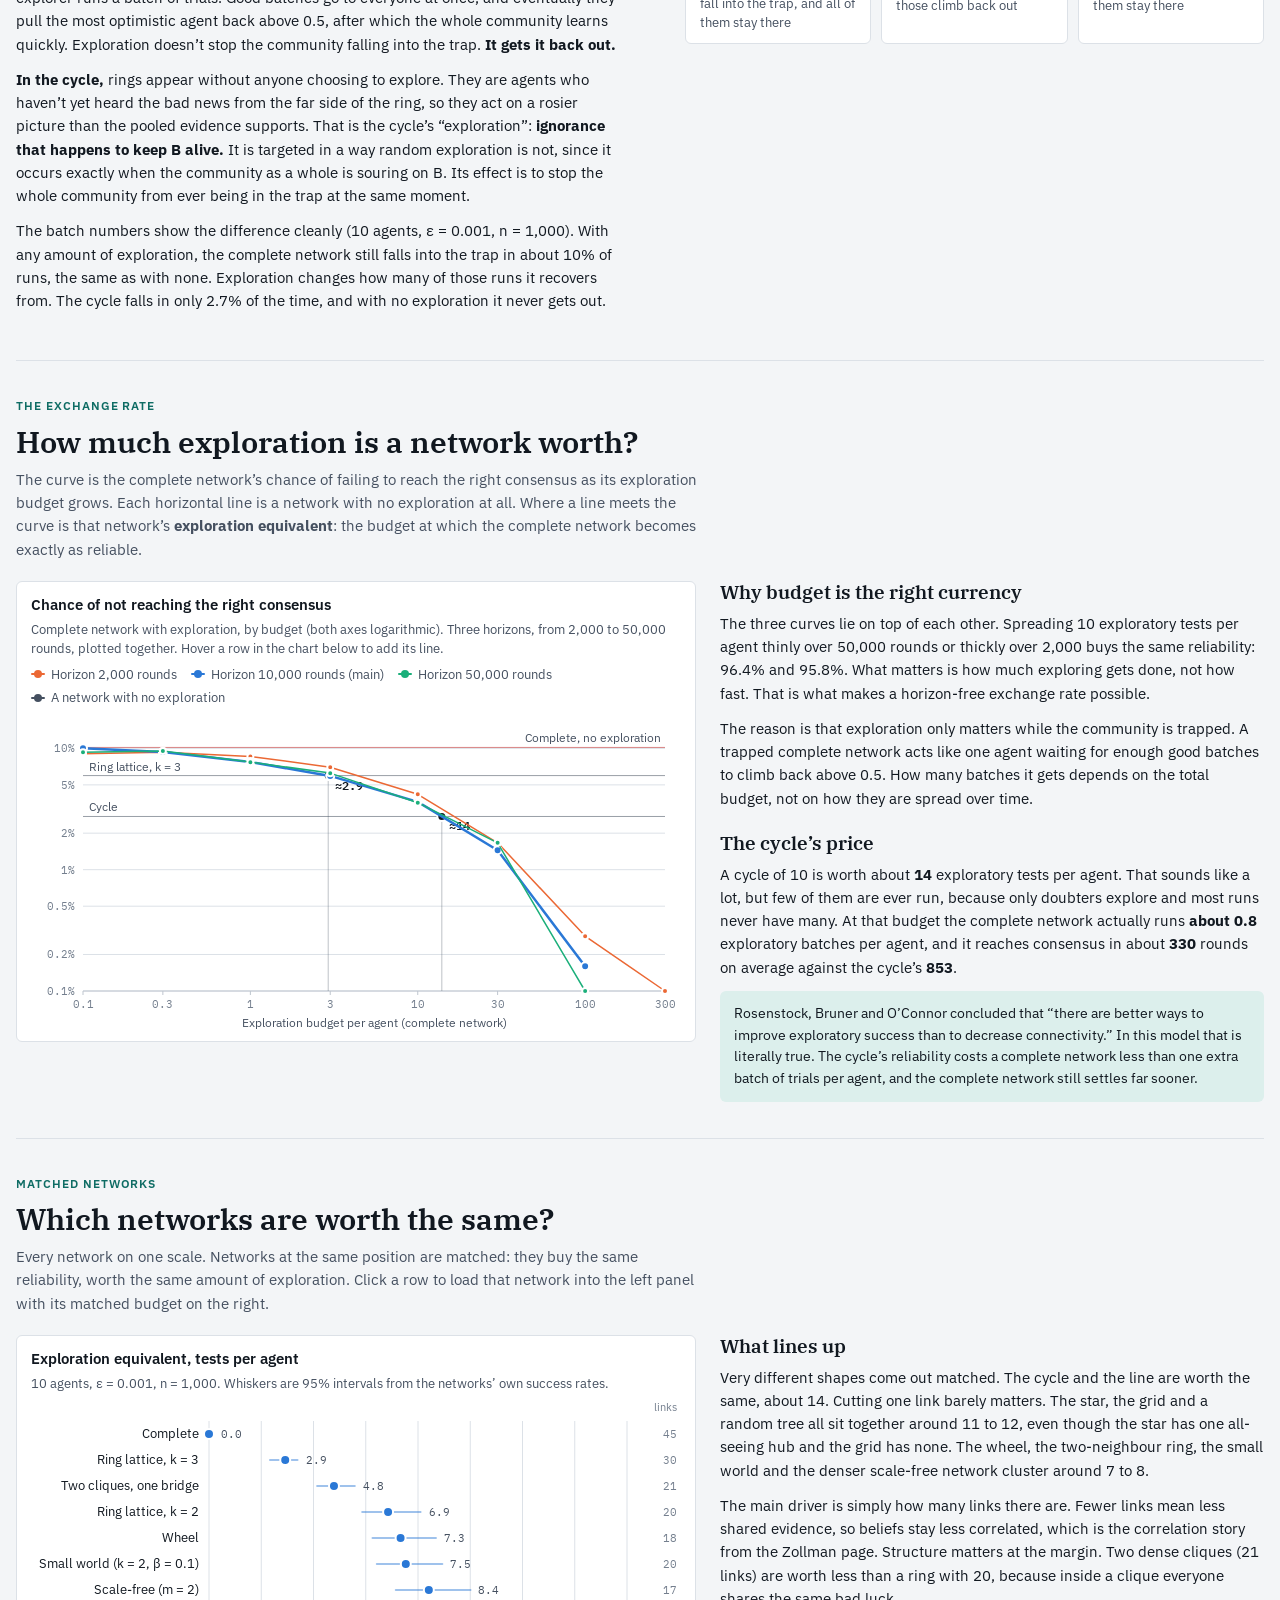
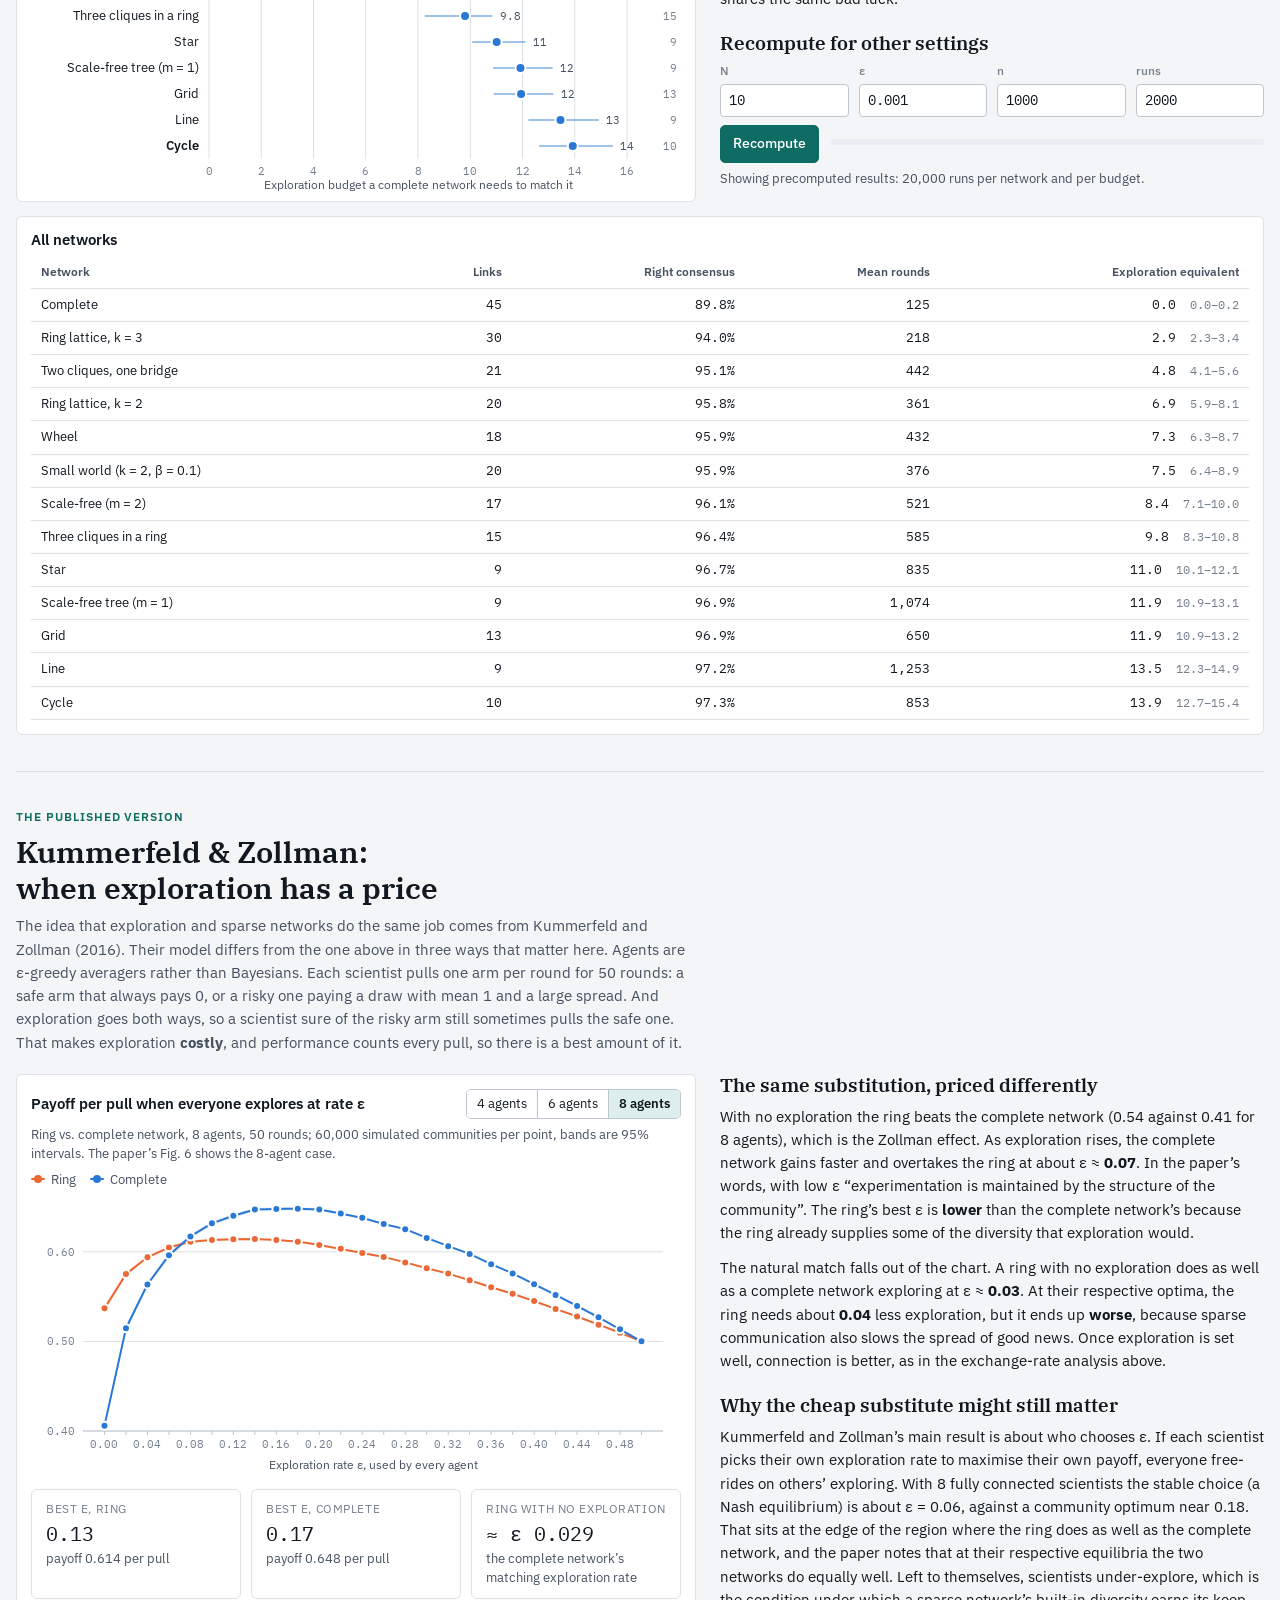
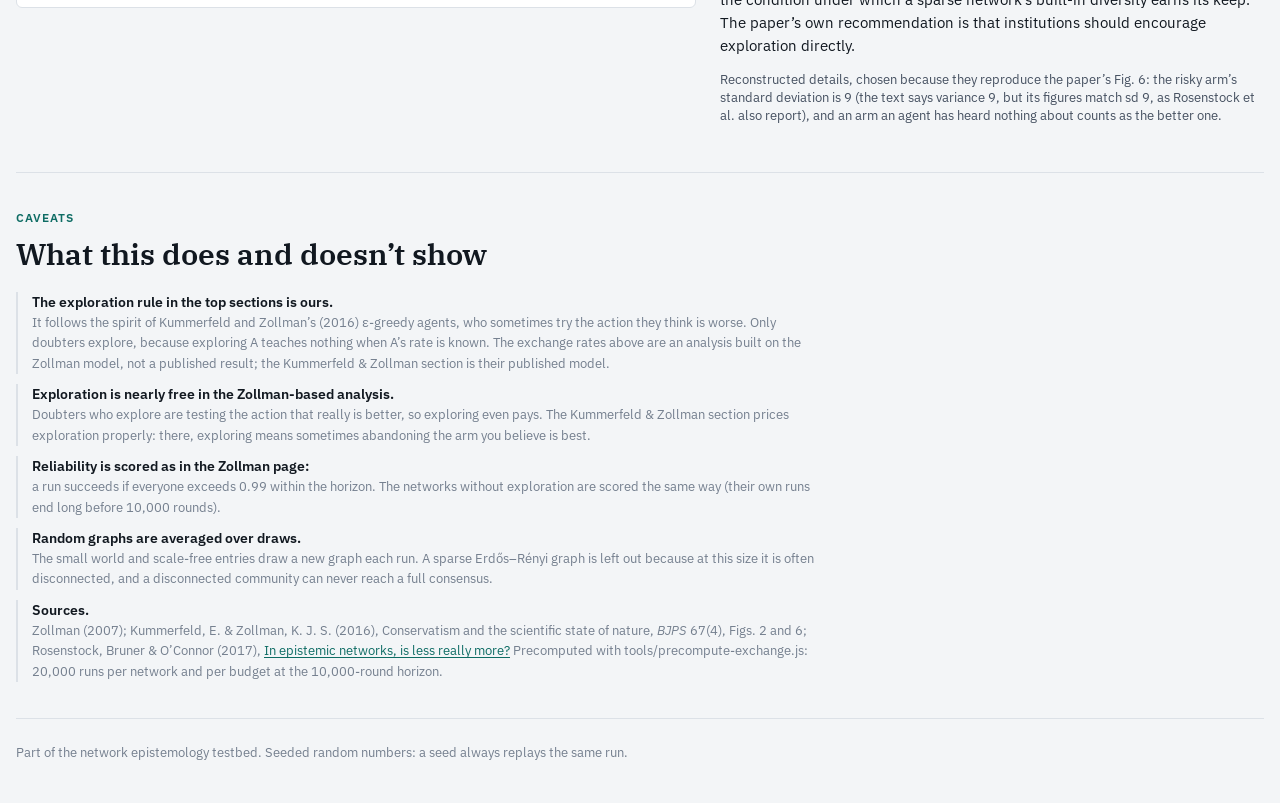
==== commit 13577108: "Add Kummerfeld & Zollman (2016) model to the exchange-rate page - models/kummerfeld-zollman.js: epsi" ====
--- a/exchange.html
+++ b/exchange.html
@@ -186,17 +186,45 @@
     </div>
   </section>
 
+  <section class="section" id="published" aria-labelledby="kz-h">
+    <div class="section-head">
+      <span class="eyebrow">The published version</span>
+      <h2 id="kz-h">Kummerfeld &amp; Zollman: when exploration has a price</h2>
+      <p>The idea that exploration and sparse networks do the same job comes from Kummerfeld and Zollman (2016). Their model differs from the one above in three ways that matter here. Agents are ε-greedy averagers rather than Bayesians. Each scientist pulls one arm per round for 50 rounds: a safe arm that always pays 0, or a risky one paying a draw with mean 1 and a large spread. And exploration goes both ways, so a scientist sure of the risky arm still sometimes pulls the safe one. That makes exploration <b>costly</b>, and performance counts every pull, so there is a best amount of it.</p>
+    </div>
+    <div class="two-col">
+      <div class="chart-card">
+        <div class="field-top" style="align-items:center; flex-wrap:wrap">
+          <h3>Payoff per pull when everyone explores at rate ε</h3>
+          <div class="seg" role="group" aria-label="Community size" id="kz-sizes"></div>
+        </div>
+        <p class="sub" id="kz-sub">Ring vs. complete network, 50 rounds. Their Fig. 6 shows the 8-agent case.</p>
+        <div class="chart-legend" id="kz-legend"></div>
+        <div class="chart-box" id="kz-chart"></div>
+        <div class="stat-row" id="kz-stats" style="margin-top:8px"></div>
+      </div>
+      <div class="prose">
+        <h3>The same substitution, priced differently</h3>
+        <p>With no exploration the ring beats the complete network (0.54 against 0.41 for 8 agents), which is the Zollman effect. As exploration rises, the complete network gains faster and overtakes the ring at about ε ≈ <b id="kz-cross">0.07</b>. In the paper’s words, with low ε “experimentation is maintained by the structure of the community”. The ring’s best ε is <b>lower</b> than the complete network’s because the ring already supplies some of the diversity that exploration would.</p>
+        <p>The natural match falls out of the chart. A ring with no exploration does as well as a complete network exploring at ε ≈ <b id="kz-match">0.03</b>. At their respective optima, the ring needs about <b id="kz-gap">0.04</b> less exploration, but it ends up <b>worse</b>, because sparse communication also slows the spread of good news. Once exploration is set well, connection is better, as in the exchange-rate analysis above.</p>
+        <h3>Why the cheap substitute might still matter</h3>
+        <p>Kummerfeld and Zollman’s main result is about who chooses ε. If each scientist picks their own exploration rate to maximise their own payoff, everyone free-rides on others’ exploring. With 8 fully connected scientists the stable choice (a Nash equilibrium) is about ε = 0.06, against a community optimum near 0.18. That sits at the edge of the region where the ring does as well as the complete network, and the paper notes that at their respective equilibria the two networks do equally well. Left to themselves, scientists under-explore, which is the condition under which a sparse network’s built-in diversity earns its keep. The paper’s own recommendation is that institutions should encourage exploration directly.</p>
+        <p class="note">Reconstructed details, chosen because they reproduce the paper’s Fig. 6: the risky arm’s standard deviation is 9 (the text says variance 9, but its figures match sd 9, as Rosenstock et al. also report), and an arm an agent has heard nothing about counts as the better one.</p>
+      </div>
+    </div>
+  </section>
+
   <section class="section" aria-labelledby="caveat-h">
     <div class="section-head">
       <span class="eyebrow">Caveats</span>
       <h2 id="caveat-h">What this does and doesn’t show</h2>
     </div>
     <ul class="refs">
-      <li><b>The exploration rule is ours.</b> <span class="why">It follows the spirit of Kummerfeld and Zollman’s (2016) ε-greedy agents, who sometimes try the action they think is worse. Only doubters explore here, because exploring A teaches nothing when A’s rate is known. This page is an analysis built on the Zollman model, not a published result.</span></li>
-      <li><b>Exploration is nearly free in this model.</b> <span class="why">An exploratory batch costs nothing except that, in a real setting, the explorer forgoes what it believes is the better action. Here B really is better, so exploring even pays. Real exploration has costs, and a fuller comparison would price them.</span></li>
+      <li><b>The exploration rule in the top sections is ours.</b> <span class="why">It follows the spirit of Kummerfeld and Zollman’s (2016) ε-greedy agents, who sometimes try the action they think is worse. Only doubters explore, because exploring A teaches nothing when A’s rate is known. The exchange rates above are an analysis built on the Zollman model, not a published result; the Kummerfeld &amp; Zollman section is their published model.</span></li>
+      <li><b>Exploration is nearly free in the Zollman-based analysis.</b> <span class="why">Doubters who explore are testing the action that really is better, so exploring even pays. The Kummerfeld &amp; Zollman section prices exploration properly: there, exploring means sometimes abandoning the arm you believe is best.</span></li>
       <li><b>Reliability is scored as in the Zollman page:</b> <span class="why">a run succeeds if everyone exceeds 0.99 within the horizon. The networks without exploration are scored the same way (their own runs end long before 10,000 rounds).</span></li>
       <li><b>Random graphs are averaged over draws.</b> <span class="why">The small world and scale-free entries draw a new graph each run. A sparse Erdős–Rényi graph is left out because at this size it is often disconnected, and a disconnected community can never reach a full consensus.</span></li>
-      <li><b>Sources.</b> <span class="why">Zollman (2007); Rosenstock, Bruner &amp; O’Connor (2017), <a href="https://philsci-archive.pitt.edu/11900/">In epistemic networks, is less really more?</a>, whose §4 discusses Kummerfeld &amp; Zollman’s exploration results. Precomputed with tools/precompute-exchange.js: 20,000 runs per network and per budget at the 10,000-round horizon.</span></li>
+      <li><b>Sources.</b> <span class="why">Zollman (2007); Kummerfeld, E. &amp; Zollman, K. J. S. (2016), Conservatism and the scientific state of nature, <i>BJPS</i> 67(4), Figs. 2 and 6; Rosenstock, Bruner &amp; O’Connor (2017), <a href="https://philsci-archive.pitt.edu/11900/">In epistemic networks, is less really more?</a> Precomputed with tools/precompute-exchange.js: 20,000 runs per network and per budget at the 10,000-round horizon.</span></li>
     </ul>
   </section>
 
@@ -208,7 +236,10 @@
 <script src="models/zollman.js"></script>
 <script src="lib/charts.js"></script>
 <script src="lib/views.js"></script>
+<script src="models/kummerfeld-zollman.js"></script>
 <script src="data/exchange-presets.js"></script>
+<script src="data/kz-presets.js"></script>
 <script src="app/exchange-app.js"></script>
+<script src="app/kz-section.js"></script>
 </body>
 </html>
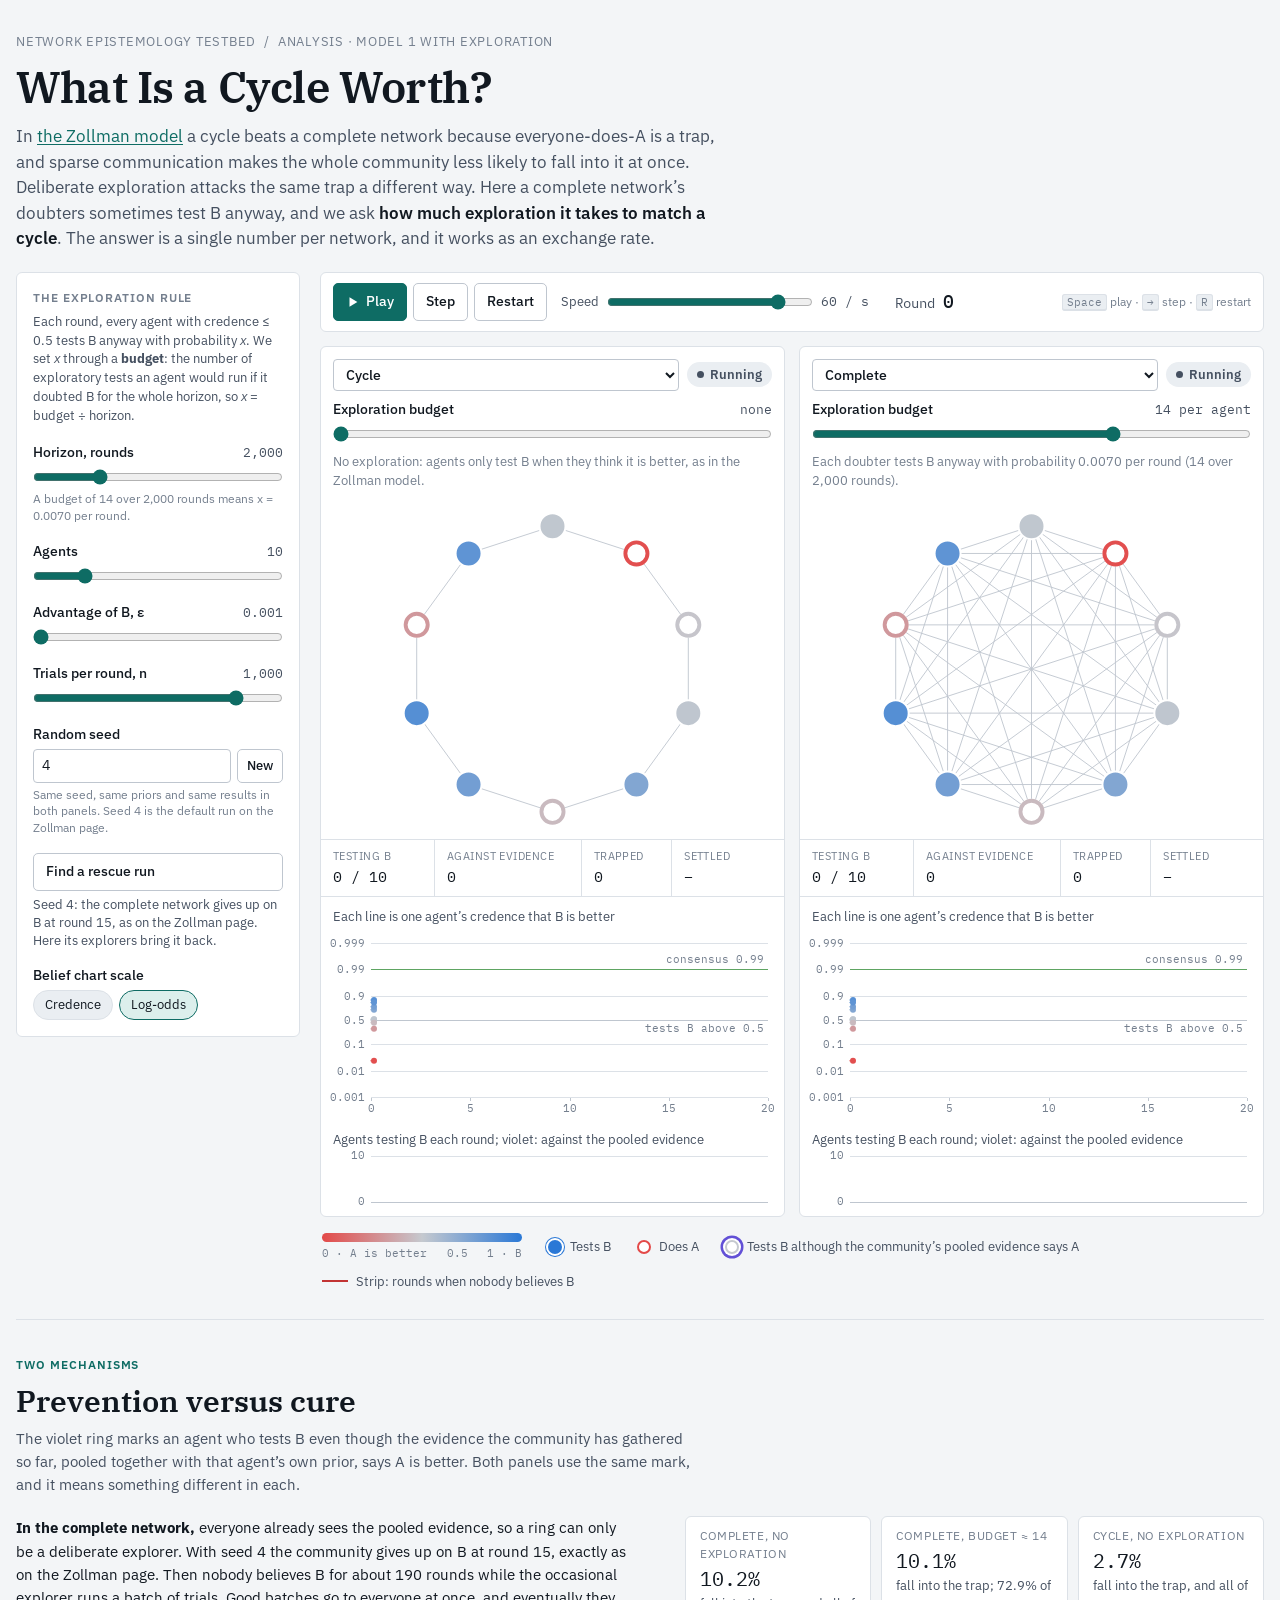
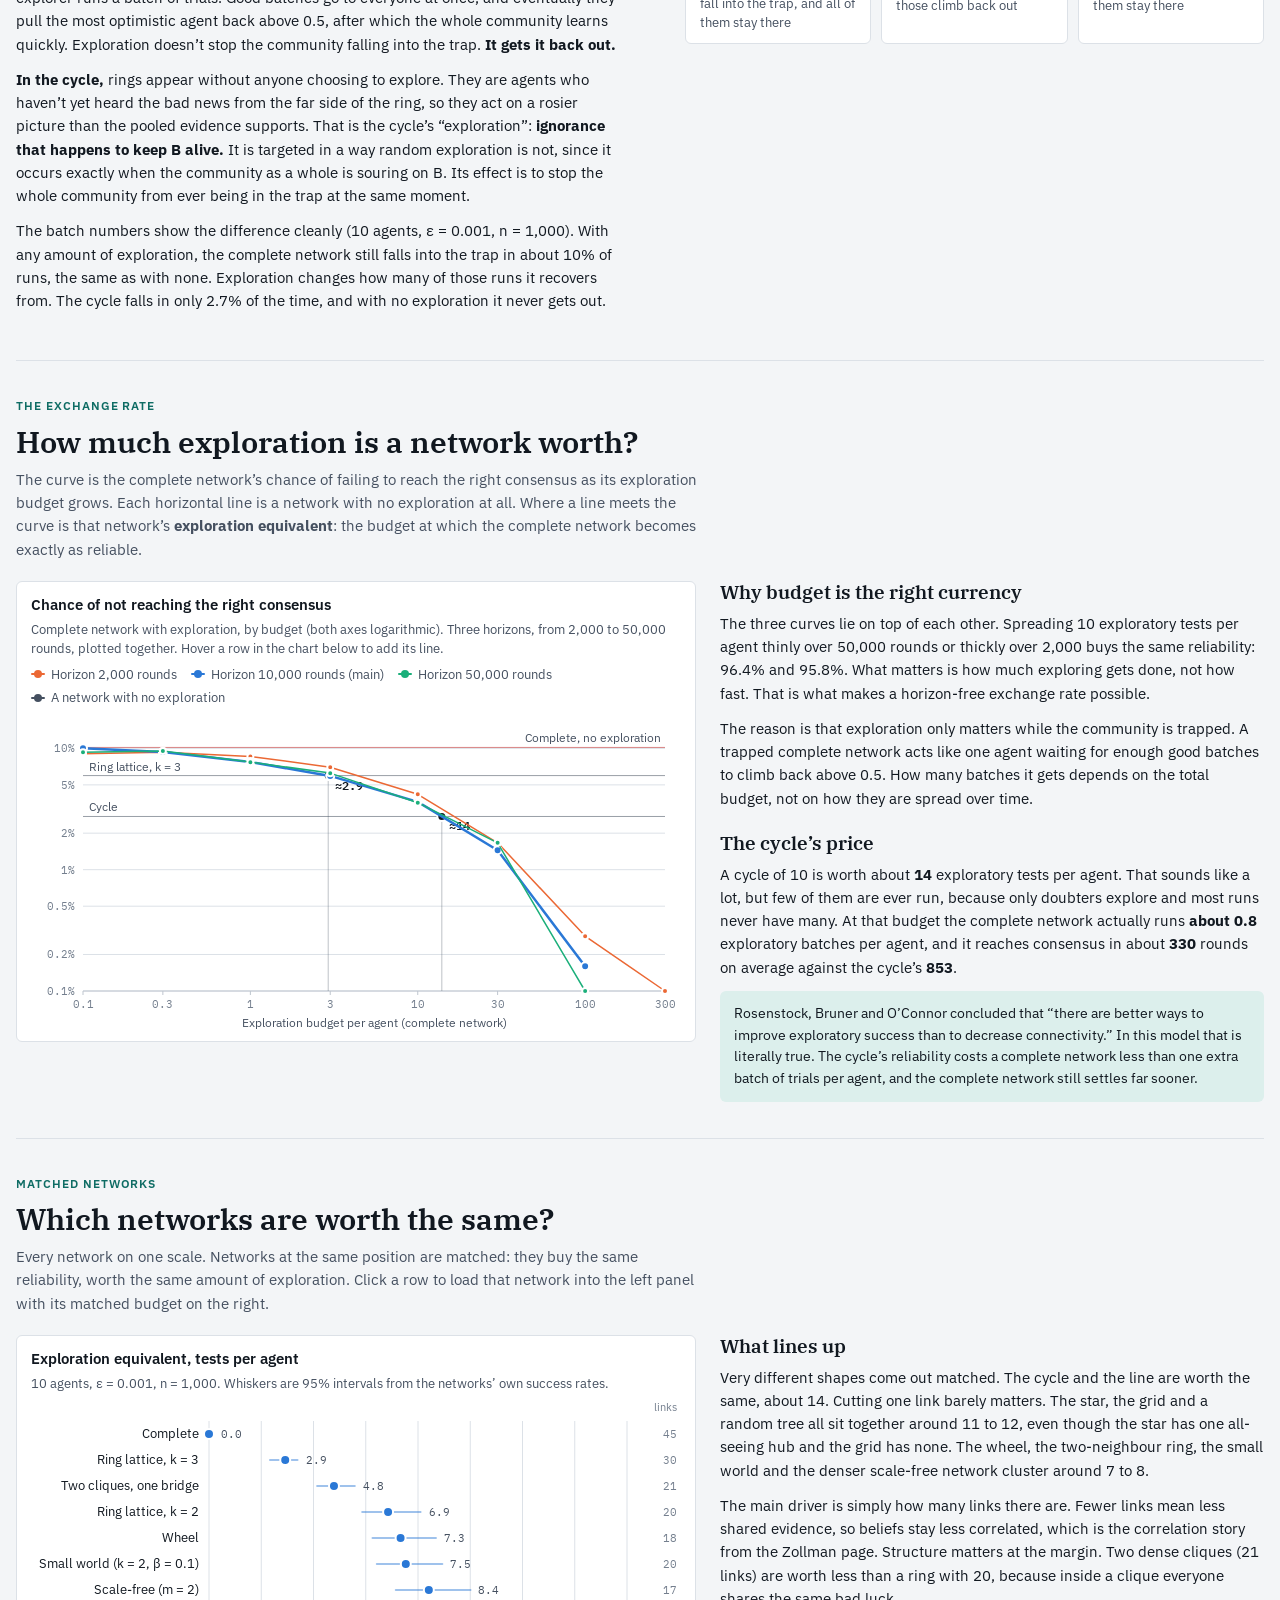
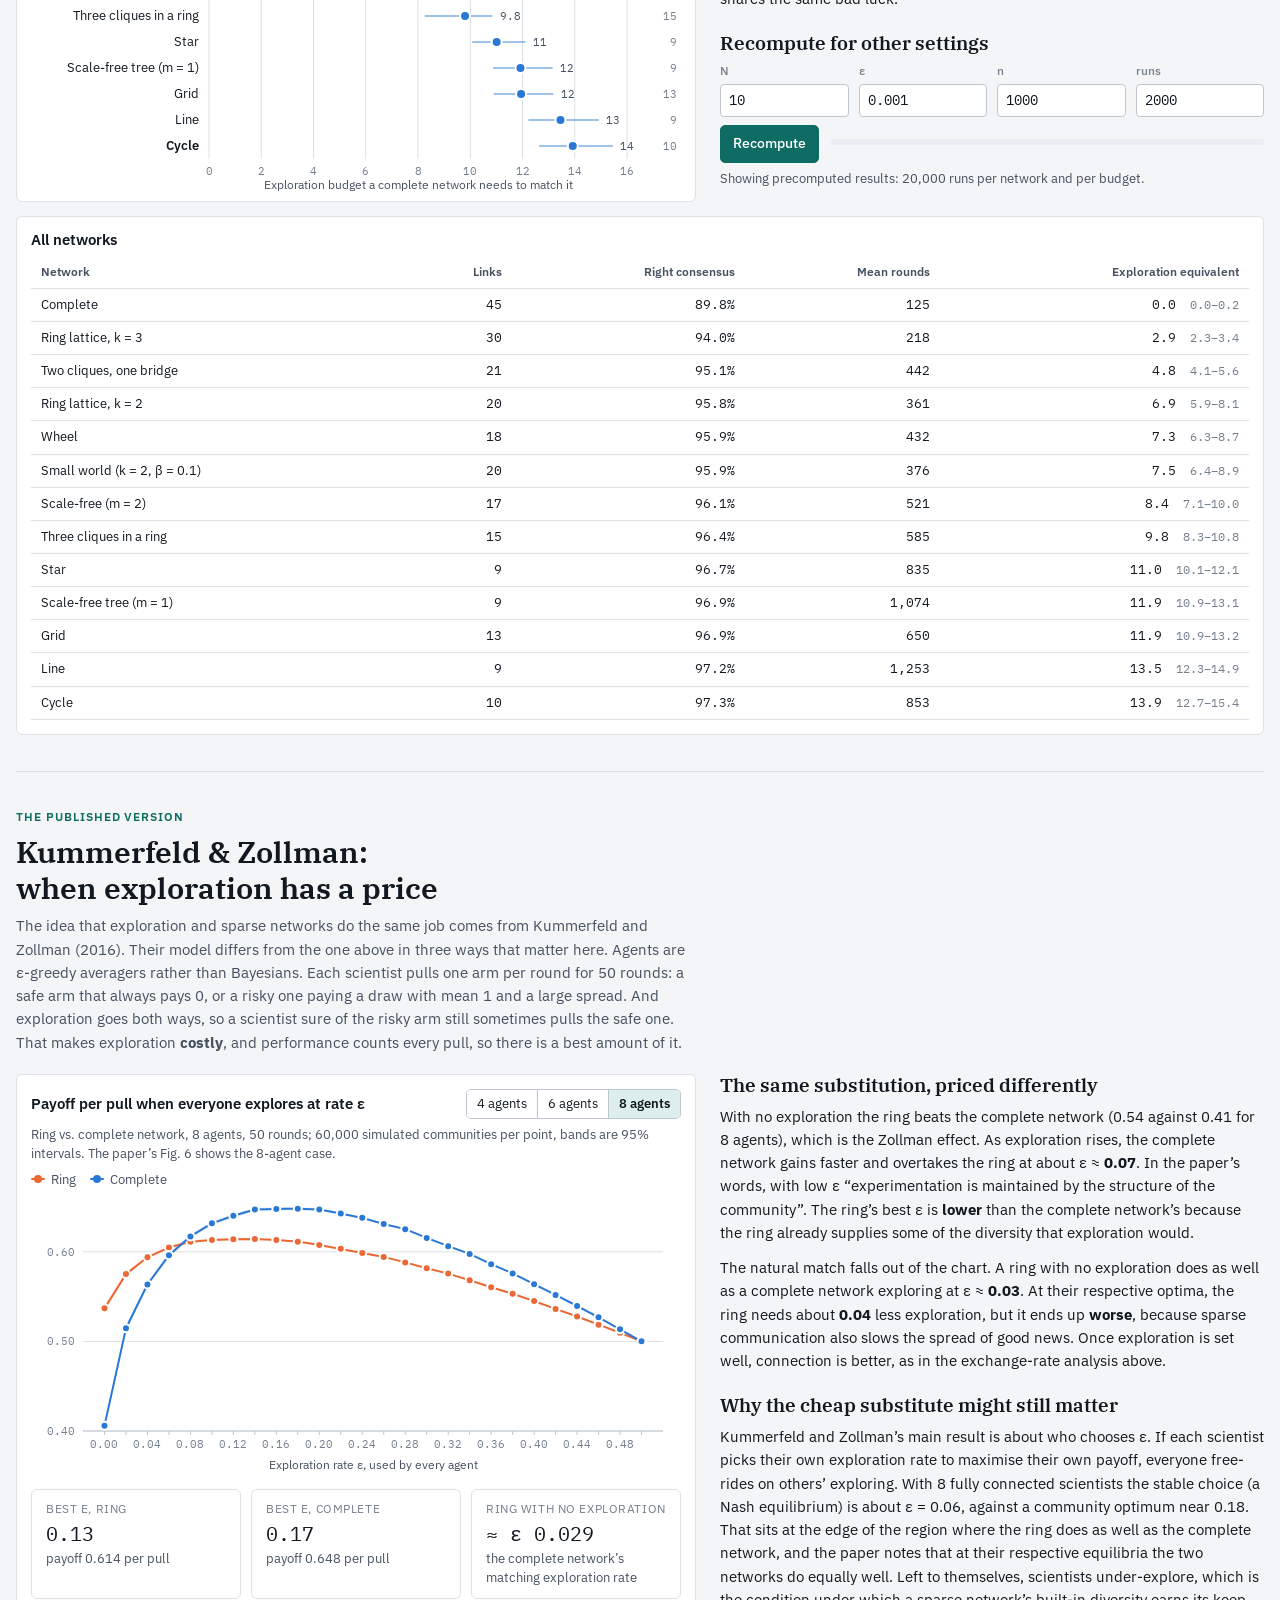
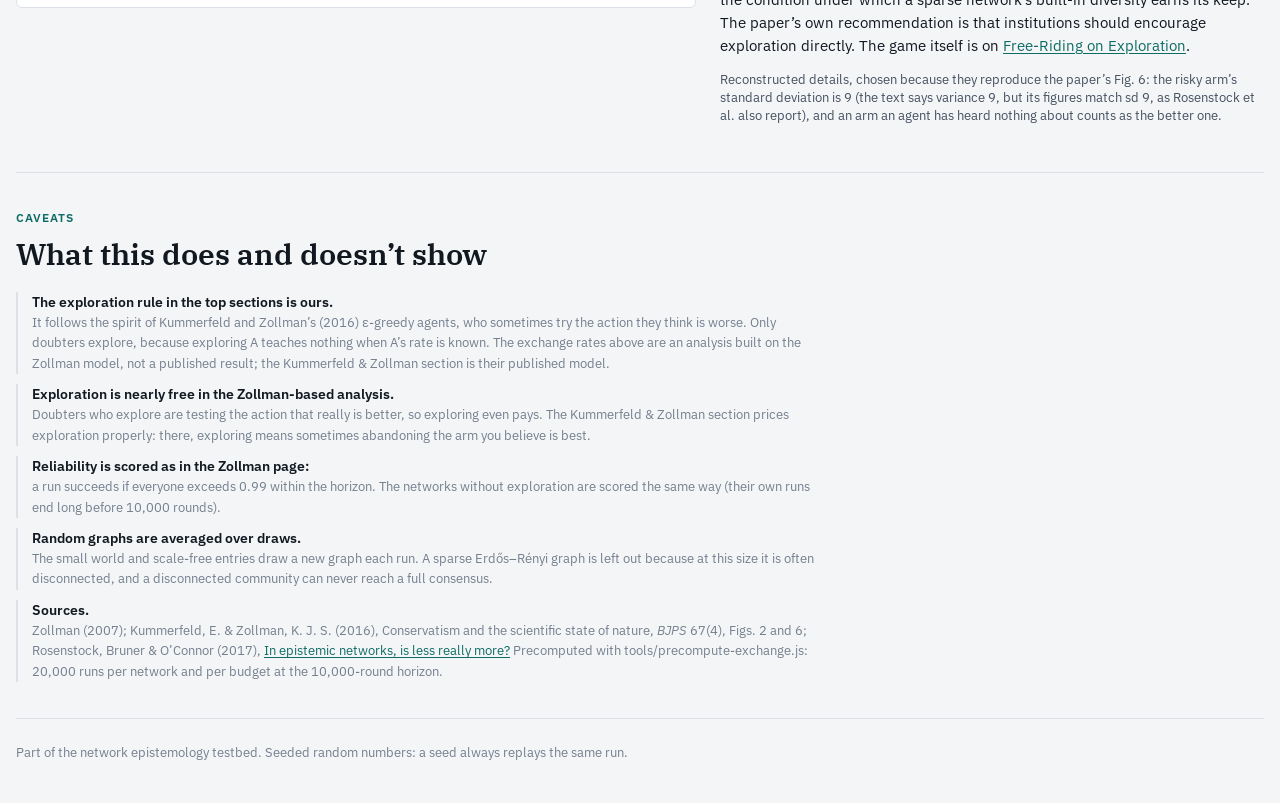
==== commit 8e5531f0: "Add four models: transient diversity, conformity, propaganda, free-riding - models/beta-bandit.js: b" ====
--- a/exchange.html
+++ b/exchange.html
@@ -208,7 +208,7 @@
         <p>With no exploration the ring beats the complete network (0.54 against 0.41 for 8 agents), which is the Zollman effect. As exploration rises, the complete network gains faster and overtakes the ring at about ε ≈ <b id="kz-cross">0.07</b>. In the paper’s words, with low ε “experimentation is maintained by the structure of the community”. The ring’s best ε is <b>lower</b> than the complete network’s because the ring already supplies some of the diversity that exploration would.</p>
         <p>The natural match falls out of the chart. A ring with no exploration does as well as a complete network exploring at ε ≈ <b id="kz-match">0.03</b>. At their respective optima, the ring needs about <b id="kz-gap">0.04</b> less exploration, but it ends up <b>worse</b>, because sparse communication also slows the spread of good news. Once exploration is set well, connection is better, as in the exchange-rate analysis above.</p>
         <h3>Why the cheap substitute might still matter</h3>
-        <p>Kummerfeld and Zollman’s main result is about who chooses ε. If each scientist picks their own exploration rate to maximise their own payoff, everyone free-rides on others’ exploring. With 8 fully connected scientists the stable choice (a Nash equilibrium) is about ε = 0.06, against a community optimum near 0.18. That sits at the edge of the region where the ring does as well as the complete network, and the paper notes that at their respective equilibria the two networks do equally well. Left to themselves, scientists under-explore, which is the condition under which a sparse network’s built-in diversity earns its keep. The paper’s own recommendation is that institutions should encourage exploration directly.</p>
+        <p>Kummerfeld and Zollman’s main result is about who chooses ε. If each scientist picks their own exploration rate to maximise their own payoff, everyone free-rides on others’ exploring. With 8 fully connected scientists the stable choice (a Nash equilibrium) is about ε = 0.06, against a community optimum near 0.18. That sits at the edge of the region where the ring does as well as the complete network, and the paper notes that at their respective equilibria the two networks do equally well. Left to themselves, scientists under-explore, which is the condition under which a sparse network’s built-in diversity earns its keep. The paper’s own recommendation is that institutions should encourage exploration directly. The game itself is on <a href="freerider.html">Free-Riding on Exploration</a>.</p>
         <p class="note">Reconstructed details, chosen because they reproduce the paper’s Fig. 6: the risky arm’s standard deviation is 9 (the text says variance 9, but its figures match sd 9, as Rosenstock et al. also report), and an arm an agent has heard nothing about counts as the better one.</p>
       </div>
     </div>
